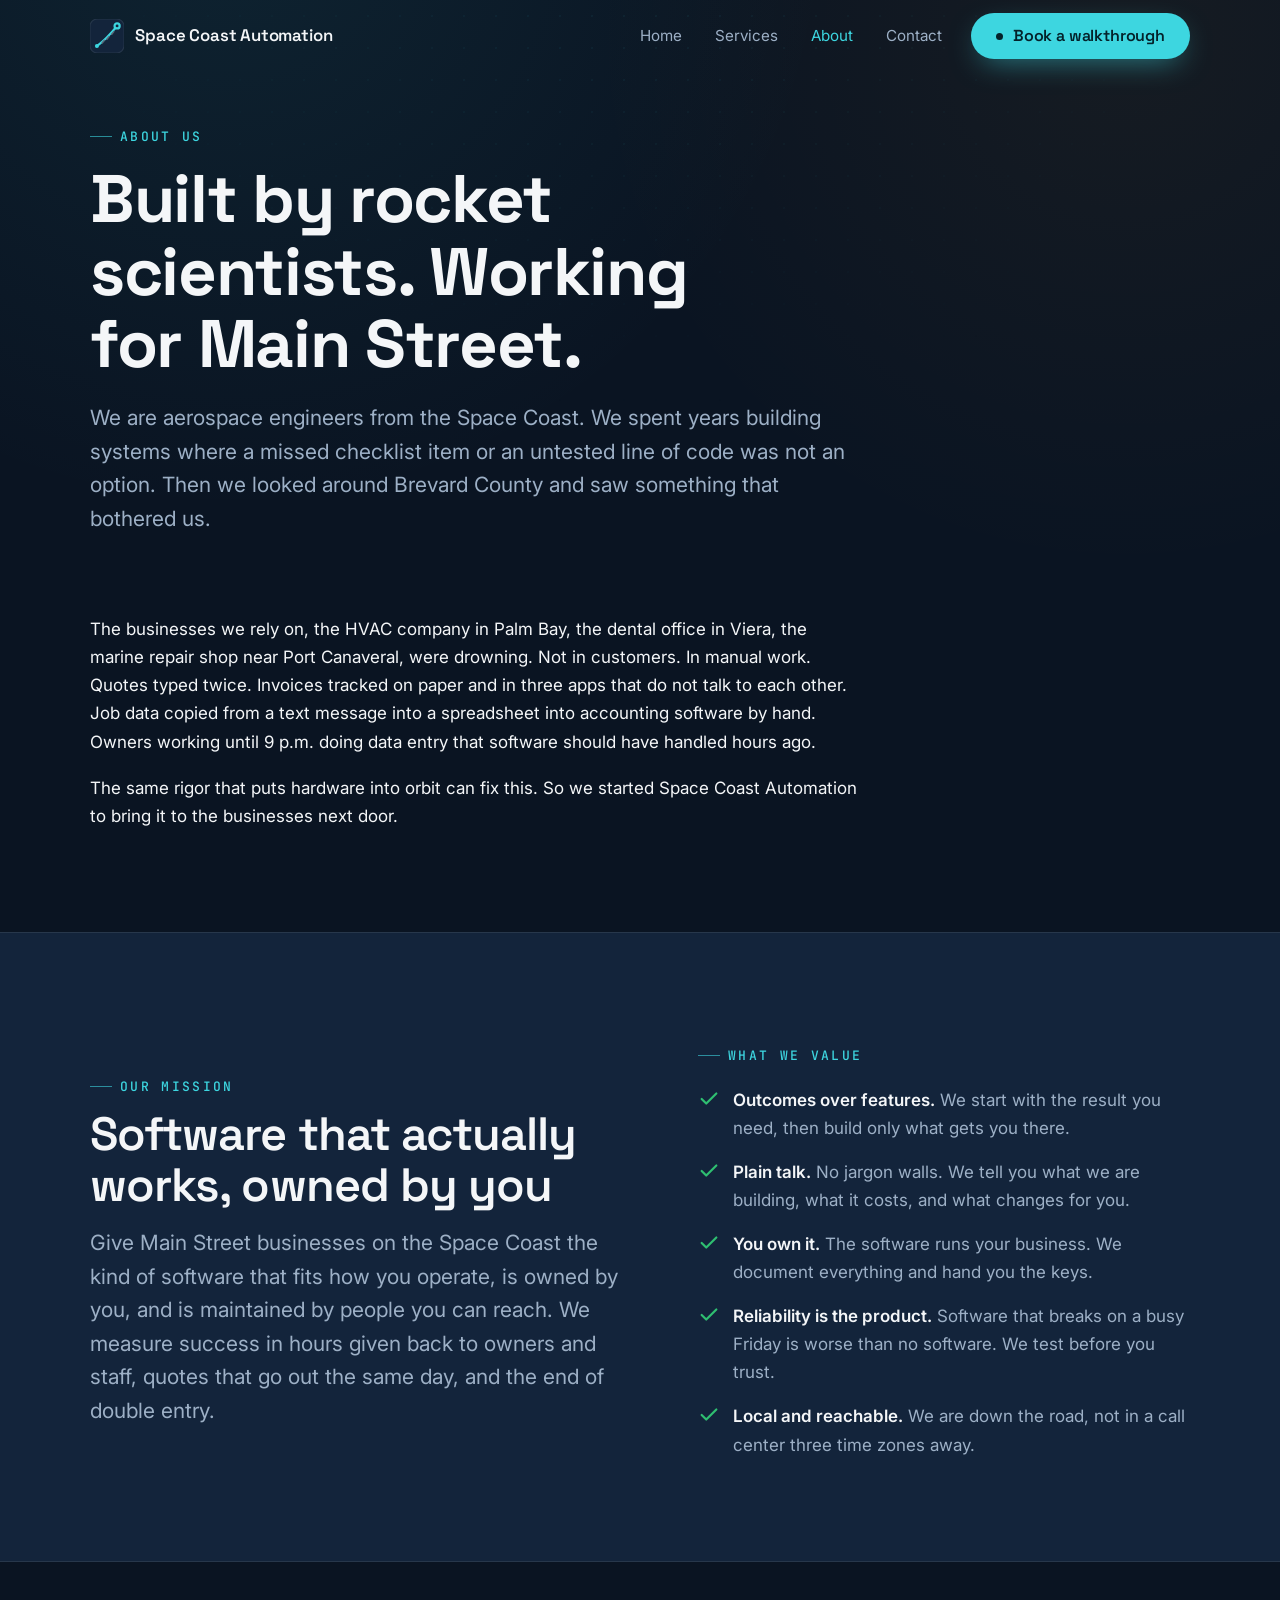
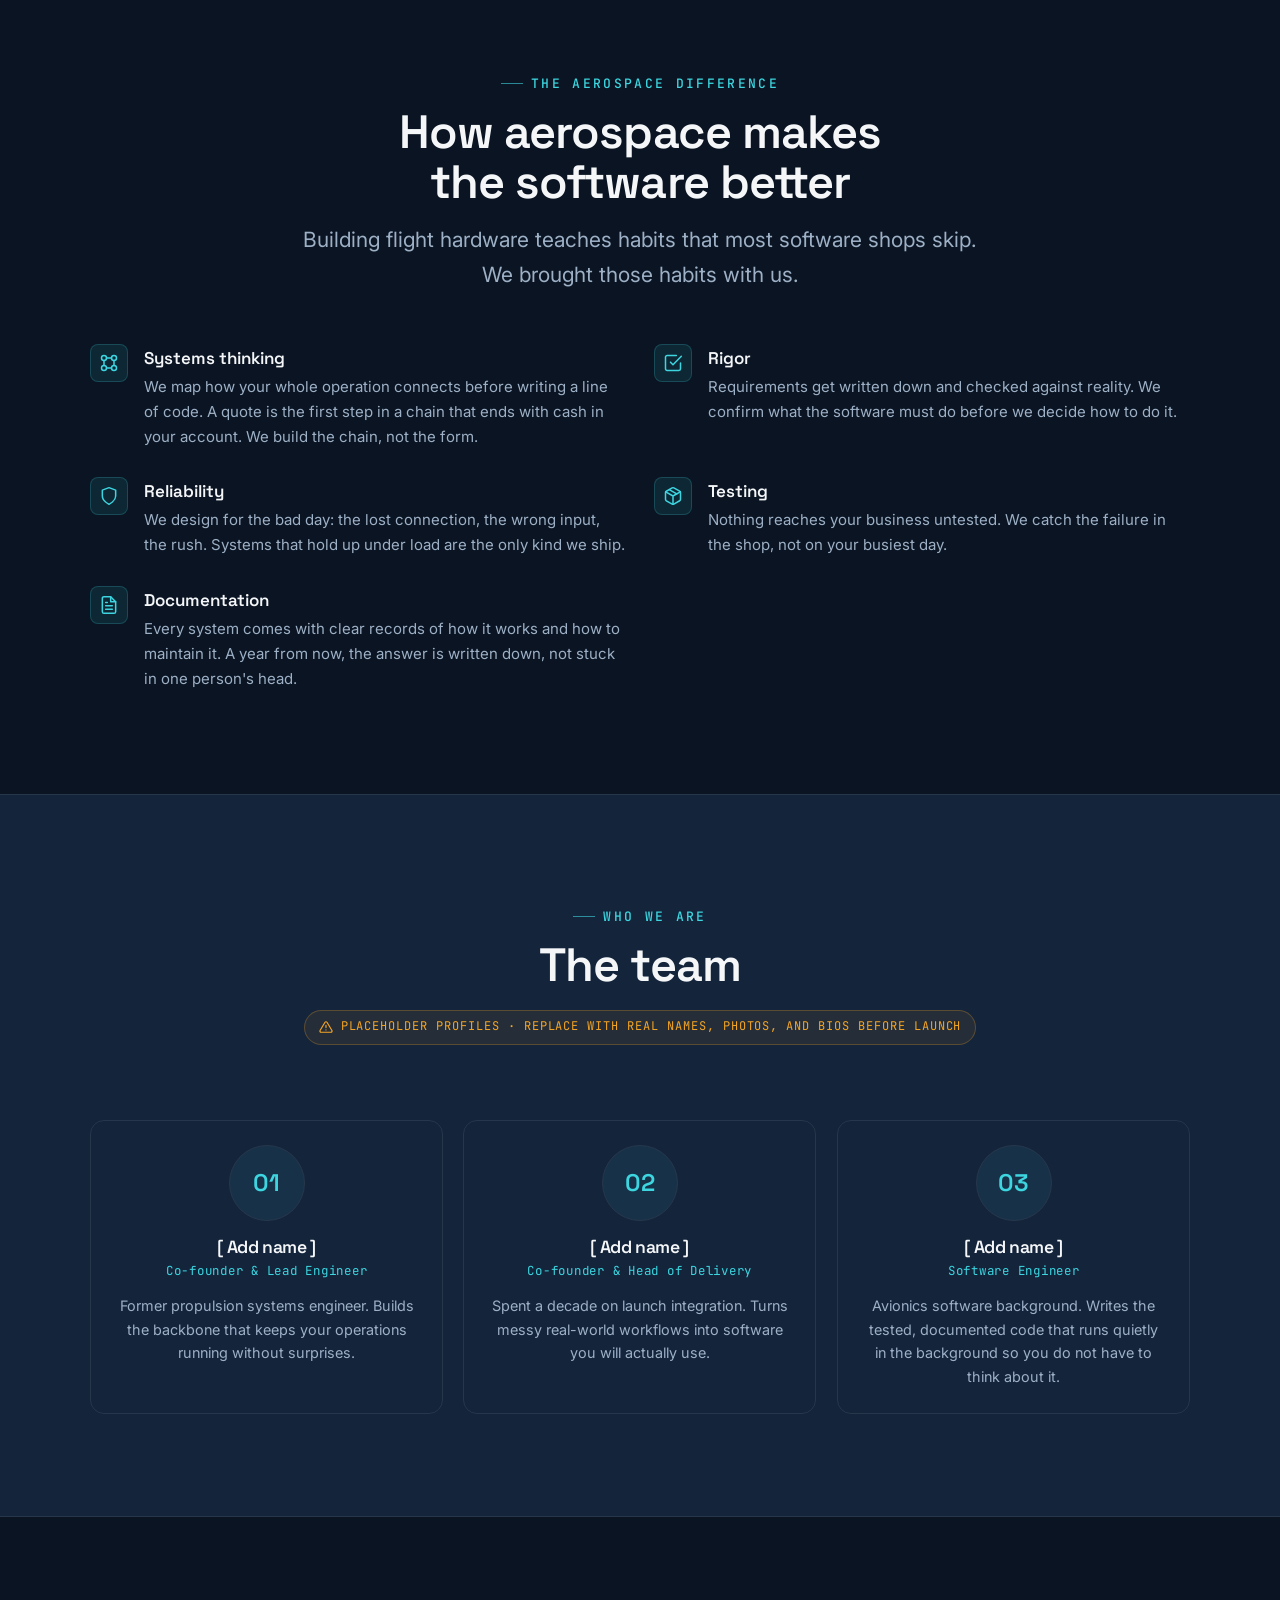
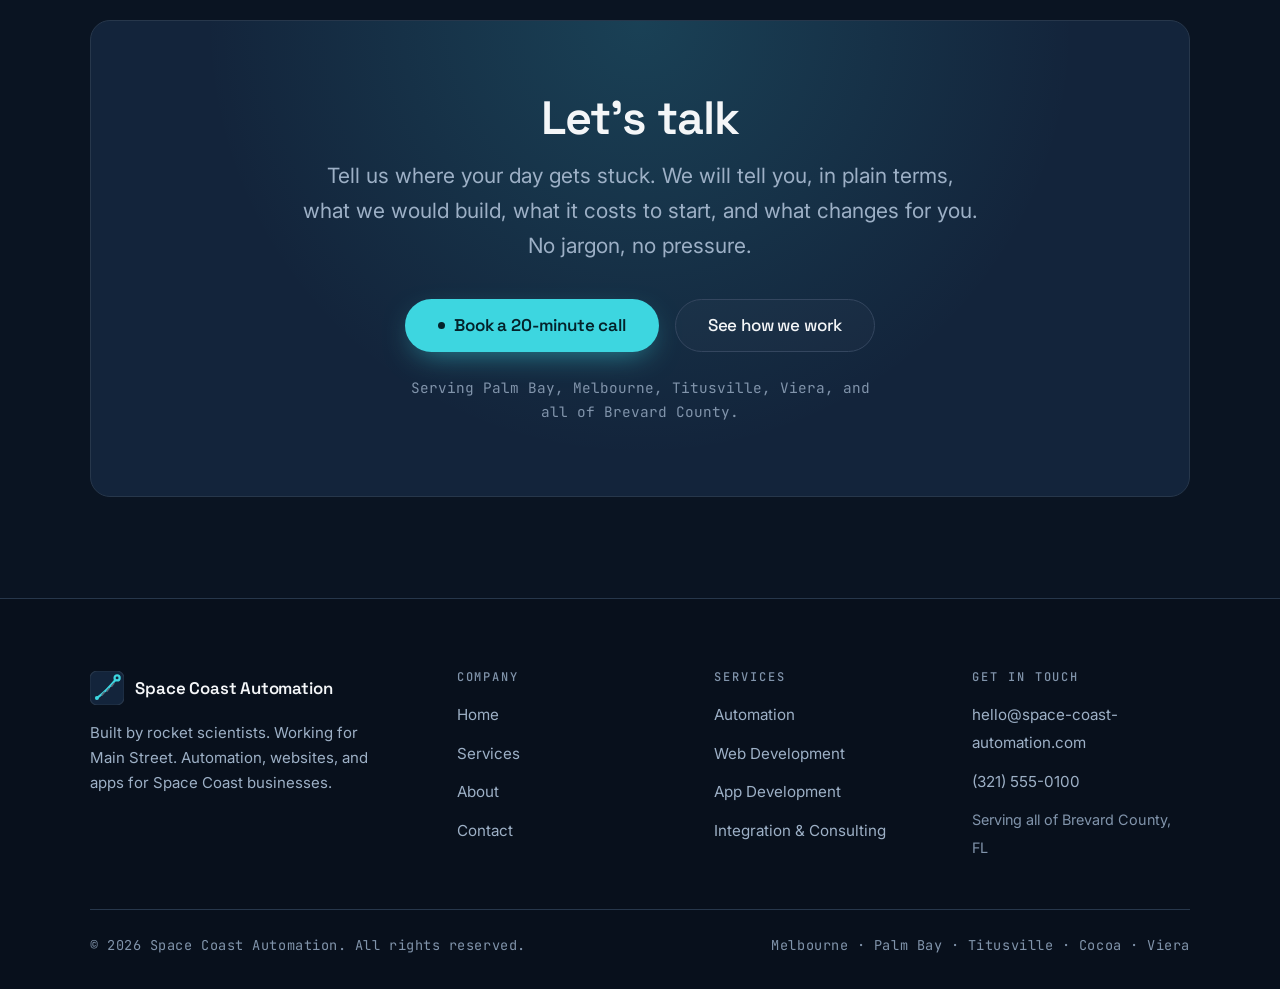
==== about/index.html @ 1bb71fdb "Build Space Coast Automation marketing site Static multi-page site (home, services, about, contact, " ====
<!DOCTYPE html>
<html lang="en">
<head>
  <meta charset="UTF-8" />
  <meta name="viewport" content="width=device-width, initial-scale=1.0" />
  <title>About Us | Space Coast Automation, Brevard County</title>
  <meta name="description" content="Built by rocket scientists, working for Main Street. Meet the Space Coast automation and web development team serving small businesses across Brevard County FL." />
  <link rel="canonical" href="https://space-coast-automation.com/about/" />
  <meta name="theme-color" content="#0a1422" />

  <meta property="og:type" content="website" />
  <meta property="og:site_name" content="Space Coast Automation" />
  <meta property="og:title" content="About Space Coast Automation | Rocket Scientists for Main Street" />
  <meta property="og:description" content="Learn how our Brevard County team brings aerospace-grade engineering to automation, web design, and app development for Space Coast small businesses." />
  <meta property="og:url" content="https://space-coast-automation.com/about/" />
  <meta property="og:image" content="https://space-coast-automation.com/assets/img/og-default.png" />
  <meta property="og:image:width" content="1200" />
  <meta property="og:image:height" content="630" />
  <meta name="twitter:card" content="summary_large_image" />
  <meta name="twitter:title" content="About Space Coast Automation" />
  <meta name="twitter:description" content="Aerospace-grade engineering for Space Coast small businesses." />
  <meta name="twitter:image" content="https://space-coast-automation.com/assets/img/og-default.png" />

  <link rel="icon" href="/assets/img/favicon.svg" type="image/svg+xml" />
  <link rel="icon" href="/assets/img/favicon.ico" sizes="any" />
  <link rel="apple-touch-icon" href="/assets/img/apple-touch-icon.png" />
  <link rel="manifest" href="/site.webmanifest" />

  <link rel="preconnect" href="https://fonts.googleapis.com" />
  <link rel="preconnect" href="https://fonts.gstatic.com" crossorigin />
  <link rel="stylesheet" href="https://fonts.googleapis.com/css2?family=Space+Grotesk:wght@400;500;600;700&family=Inter:wght@400;500;600&family=JetBrains+Mono:wght@400;500&display=swap" />
  <link rel="stylesheet" href="/assets/css/styles.css" />

  <script type="application/ld+json">
  {"@context":"https://schema.org","@type":"BreadcrumbList","itemListElement":[{"@type":"ListItem","position":1,"name":"Home","item":"https://space-coast-automation.com/"},{"@type":"ListItem","position":2,"name":"About","item":"https://space-coast-automation.com/about/"}]}
  </script>
</head>
<body>
  <a class="skip-link" href="#main">Skip to content</a>

  <header class="site-header" data-header>
    <div class="container">
      <nav class="nav" aria-label="Primary">
        <a class="nav__logo" href="/" aria-label="Space Coast Automation, home">
          <svg width="34" height="34" viewBox="0 0 32 32" data-draw aria-hidden="true" focusable="false">
            <rect width="32" height="32" rx="7" fill="#13243B" stroke="#27374b" stroke-width="1" />
            <circle cx="6.5" cy="25.5" r="1.9" fill="#3DD6E0" />
            <path class="draw-path" pathLength="1" d="M6.5 25.5 Q15.5 19 25.5 6.5" fill="none" stroke="#3DD6E0" stroke-width="2.1" stroke-linecap="round" />
            <line x1="11.4" y1="22.6" x2="13.4" y2="20.1" stroke="#5B6878" stroke-width="1.4" stroke-linecap="round" />
            <line x1="15.9" y1="19.1" x2="17.9" y2="16.6" stroke="#5B6878" stroke-width="1.4" stroke-linecap="round" />
            <line x1="20.4" y1="14.4" x2="22.4" y2="11.9" stroke="#5B6878" stroke-width="1.4" stroke-linecap="round" />
            <circle cx="25.5" cy="6.5" r="2.4" fill="#13243B" stroke="#3DD6E0" stroke-width="2.1" />
          </svg>
          <span>Space Coast Automation</span>
        </a>
        <button class="nav__toggle" data-nav-toggle aria-expanded="false" aria-controls="nav-menu">
          <span class="sr-only">Menu</span>
          <svg class="icon-open" viewBox="0 0 24 24" fill="none" stroke="currentColor" stroke-width="2" stroke-linecap="round" aria-hidden="true"><path d="M3 6h18M3 12h18M3 18h18" /></svg>
          <svg class="icon-close" viewBox="0 0 24 24" fill="none" stroke="currentColor" stroke-width="2" stroke-linecap="round" aria-hidden="true"><path d="M18 6 6 18M6 6l12 12" /></svg>
        </button>
        <div class="nav__menu" id="nav-menu" data-nav-menu>
          <ul class="nav__links">
            <li><a class="nav__link" href="/">Home</a></li>
            <li><a class="nav__link" href="/services/">Services</a></li>
            <li><a class="nav__link" href="/about/" aria-current="page">About</a></li>
            <li><a class="nav__link" href="/contact/">Contact</a></li>
          </ul>
          <div class="nav__actions">
            <a class="btn btn--primary" href="/contact/"><span class="dot" aria-hidden="true"></span>Book a walkthrough</a>
          </div>
        </div>
      </nav>
    </div>
  </header>

  <main id="main">
    <section class="page-hero">
      <div class="page-hero__bg" aria-hidden="true"></div>
      <div class="container">
        <span class="eyebrow">About us</span>
        <h1>Built by rocket scientists. Working for Main Street.</h1>
        <p class="lead">We are aerospace engineers from the Space Coast. We spent years building systems where a missed checklist item or an untested line of code was not an option. Then we looked around Brevard County and saw something that bothered us.</p>
      </div>
    </section>

    <section class="section" style="padding-top:1rem">
      <div class="container">
        <div class="prose">
          <p>The businesses we rely on, the HVAC company in Palm Bay, the dental office in Viera, the marine repair shop near Port Canaveral, were drowning. Not in customers. In manual work. Quotes typed twice. Invoices tracked on paper and in three apps that do not talk to each other. Job data copied from a text message into a spreadsheet into accounting software by hand. Owners working until 9 p.m. doing data entry that software should have handled hours ago.</p>
          <p>The same rigor that puts hardware into orbit can fix this. So we started Space Coast Automation to bring it to the businesses next door.</p>
        </div>
      </div>
    </section>

    <!-- Mission + values -->
    <section class="section section--panel">
      <div class="container">
        <div class="split">
          <div>
            <span class="eyebrow">Our mission</span>
            <h2 class="section__title" style="margin-top:0.75rem">Software that actually works, owned by you</h2>
            <p class="lead" style="margin-top:1rem">Give Main Street businesses on the Space Coast the kind of software that fits how you operate, is owned by you, and is maintained by people you can reach. We measure success in hours given back to owners and staff, quotes that go out the same day, and the end of double entry.</p>
          </div>
          <div>
            <span class="eyebrow">What we value</span>
            <ul class="checklist" style="margin-top:1.25rem">
              <li><svg viewBox="0 0 24 24" fill="none" stroke="currentColor" stroke-width="2.4" stroke-linecap="round" stroke-linejoin="round" aria-hidden="true"><path d="M20 6 9 17l-5-5" /></svg><span><strong>Outcomes over features.</strong> We start with the result you need, then build only what gets you there.</span></li>
              <li><svg viewBox="0 0 24 24" fill="none" stroke="currentColor" stroke-width="2.4" stroke-linecap="round" stroke-linejoin="round" aria-hidden="true"><path d="M20 6 9 17l-5-5" /></svg><span><strong>Plain talk.</strong> No jargon walls. We tell you what we are building, what it costs, and what changes for you.</span></li>
              <li><svg viewBox="0 0 24 24" fill="none" stroke="currentColor" stroke-width="2.4" stroke-linecap="round" stroke-linejoin="round" aria-hidden="true"><path d="M20 6 9 17l-5-5" /></svg><span><strong>You own it.</strong> The software runs your business. We document everything and hand you the keys.</span></li>
              <li><svg viewBox="0 0 24 24" fill="none" stroke="currentColor" stroke-width="2.4" stroke-linecap="round" stroke-linejoin="round" aria-hidden="true"><path d="M20 6 9 17l-5-5" /></svg><span><strong>Reliability is the product.</strong> Software that breaks on a busy Friday is worse than no software. We test before you trust.</span></li>
              <li><svg viewBox="0 0 24 24" fill="none" stroke="currentColor" stroke-width="2.4" stroke-linecap="round" stroke-linejoin="round" aria-hidden="true"><path d="M20 6 9 17l-5-5" /></svg><span><strong>Local and reachable.</strong> We are down the road, not in a call center three time zones away.</span></li>
            </ul>
          </div>
        </div>
      </div>
    </section>

    <!-- How aerospace -->
    <section class="section">
      <div class="container">
        <div class="section__head section__head--center">
          <span class="eyebrow eyebrow--center">The aerospace difference</span>
          <h2 class="section__title">How aerospace makes the software better</h2>
          <p class="section__lead">Building flight hardware teaches habits that most software shops skip. We brought those habits with us.</p>
        </div>
        <div class="grid grid--2">
          <div class="feature reveal">
            <span class="feature__icon" aria-hidden="true"><svg viewBox="0 0 24 24" fill="none" stroke="currentColor" stroke-width="1.8" stroke-linecap="round" stroke-linejoin="round"><circle cx="6" cy="6" r="3" /><circle cx="18" cy="18" r="3" /><circle cx="18" cy="6" r="3" /><circle cx="6" cy="18" r="3" /><path d="M9 6h6M6 9v6M18 9v6M9 18h6" /></svg></span>
            <div>
              <p class="feature__title">Systems thinking</p>
              <p class="feature__text">We map how your whole operation connects before writing a line of code. A quote is the first step in a chain that ends with cash in your account. We build the chain, not the form.</p>
            </div>
          </div>
          <div class="feature reveal" data-delay="1">
            <span class="feature__icon" aria-hidden="true"><svg viewBox="0 0 24 24" fill="none" stroke="currentColor" stroke-width="1.8" stroke-linecap="round" stroke-linejoin="round"><path d="M9 11l3 3L22 4" /><path d="M21 12v7a2 2 0 0 1-2 2H5a2 2 0 0 1-2-2V5a2 2 0 0 1 2-2h11" /></svg></span>
            <div>
              <p class="feature__title">Rigor</p>
              <p class="feature__text">Requirements get written down and checked against reality. We confirm what the software must do before we decide how to do it.</p>
            </div>
          </div>
          <div class="feature reveal" data-delay="2">
            <span class="feature__icon" aria-hidden="true"><svg viewBox="0 0 24 24" fill="none" stroke="currentColor" stroke-width="1.8" stroke-linecap="round" stroke-linejoin="round"><path d="M12 22s8-4 8-10V5l-8-3-8 3v7c0 6 8 10 8 10Z" /></svg></span>
            <div>
              <p class="feature__title">Reliability</p>
              <p class="feature__text">We design for the bad day: the lost connection, the wrong input, the rush. Systems that hold up under load are the only kind we ship.</p>
            </div>
          </div>
          <div class="feature reveal" data-delay="1">
            <span class="feature__icon" aria-hidden="true"><svg viewBox="0 0 24 24" fill="none" stroke="currentColor" stroke-width="1.8" stroke-linecap="round" stroke-linejoin="round"><path d="m7.5 4.27 9 5.15" /><path d="M21 8a2 2 0 0 0-1-1.73l-7-4a2 2 0 0 0-2 0l-7 4A2 2 0 0 0 3 8v8a2 2 0 0 0 1 1.73l7 4a2 2 0 0 0 2 0l7-4A2 2 0 0 0 21 16Z" /><path d="m3.3 7 8.7 5 8.7-5M12 22V12" /></svg></span>
            <div>
              <p class="feature__title">Testing</p>
              <p class="feature__text">Nothing reaches your business untested. We catch the failure in the shop, not on your busiest day.</p>
            </div>
          </div>
          <div class="feature reveal" data-delay="2">
            <span class="feature__icon" aria-hidden="true"><svg viewBox="0 0 24 24" fill="none" stroke="currentColor" stroke-width="1.8" stroke-linecap="round" stroke-linejoin="round"><path d="M14 2H6a2 2 0 0 0-2 2v16a2 2 0 0 0 2 2h12a2 2 0 0 0 2-2V8Z" /><path d="M14 2v6h6M16 13H8M16 17H8M10 9H8" /></svg></span>
            <div>
              <p class="feature__title">Documentation</p>
              <p class="feature__text">Every system comes with clear records of how it works and how to maintain it. A year from now, the answer is written down, not stuck in one person's head.</p>
            </div>
          </div>
        </div>
      </div>
    </section>

    <!-- Team -->
    <section class="section section--panel">
      <div class="container">
        <div class="section__head section__head--center">
          <span class="eyebrow eyebrow--center">Who we are</span>
          <h2 class="section__title">The team</h2>
          <div style="margin-top:1.25rem">
            <span class="placeholder-note"><svg viewBox="0 0 24 24" fill="none" stroke="currentColor" stroke-width="2" stroke-linecap="round" stroke-linejoin="round" aria-hidden="true"><path d="M12 9v4M12 17h.01M10.3 3.9 1.8 18a2 2 0 0 0 1.7 3h17a2 2 0 0 0 1.7-3L13.7 3.9a2 2 0 0 0-3.4 0Z" /></svg>Placeholder profiles &middot; replace with real names, photos, and bios before launch</span>
          </div>
        </div>
        <div class="team">
          <div class="member reveal">
            <div class="member__avatar" aria-hidden="true">01</div>
            <h3 class="member__name">[ Add name ]</h3>
            <p class="member__role">Co-founder &amp; Lead Engineer</p>
            <p class="member__bio">Former propulsion systems engineer. Builds the backbone that keeps your operations running without surprises.</p>
          </div>
          <div class="member reveal" data-delay="1">
            <div class="member__avatar" aria-hidden="true">02</div>
            <h3 class="member__name">[ Add name ]</h3>
            <p class="member__role">Co-founder &amp; Head of Delivery</p>
            <p class="member__bio">Spent a decade on launch integration. Turns messy real-world workflows into software you will actually use.</p>
          </div>
          <div class="member reveal" data-delay="2">
            <div class="member__avatar" aria-hidden="true">03</div>
            <h3 class="member__name">[ Add name ]</h3>
            <p class="member__role">Software Engineer</p>
            <p class="member__bio">Avionics software background. Writes the tested, documented code that runs quietly in the background so you do not have to think about it.</p>
          </div>
        </div>
      </div>
    </section>

    <section class="section">
      <div class="container">
        <div class="cta-band reveal">
          <div class="cta-band__bg" aria-hidden="true"></div>
          <h2 style="margin-top:0">Let's talk</h2>
          <p>Tell us where your day gets stuck. We will tell you, in plain terms, what we would build, what it costs to start, and what changes for you. No jargon, no pressure.</p>
          <div class="hero__actions">
            <a class="btn btn--primary btn--lg" href="/contact/"><span class="dot" aria-hidden="true"></span>Book a 20-minute call</a>
            <a class="btn btn--secondary btn--lg" href="/services/">See how we work</a>
          </div>
          <p style="margin-top:1.5rem;font-size:0.9rem;color:var(--text-dim)" class="mono">Serving Palm Bay, Melbourne, Titusville, Viera, and all of Brevard County.</p>
        </div>
      </div>
    </section>
  </main>

  <footer class="footer">
    <div class="container">
      <div class="footer__grid">
        <div class="footer__brand">
          <a class="nav__logo" href="/" aria-label="Space Coast Automation, home">
            <svg width="34" height="34" viewBox="0 0 32 32" aria-hidden="true" focusable="false">
              <rect width="32" height="32" rx="7" fill="#13243B" stroke="#27374b" stroke-width="1" />
              <circle cx="6.5" cy="25.5" r="1.9" fill="#3DD6E0" />
              <path d="M6.5 25.5 Q15.5 19 25.5 6.5" fill="none" stroke="#3DD6E0" stroke-width="2.1" stroke-linecap="round" />
              <line x1="11.4" y1="22.6" x2="13.4" y2="20.1" stroke="#5B6878" stroke-width="1.4" stroke-linecap="round" />
              <line x1="15.9" y1="19.1" x2="17.9" y2="16.6" stroke="#5B6878" stroke-width="1.4" stroke-linecap="round" />
              <line x1="20.4" y1="14.4" x2="22.4" y2="11.9" stroke="#5B6878" stroke-width="1.4" stroke-linecap="round" />
              <circle cx="25.5" cy="6.5" r="2.4" fill="#13243B" stroke="#3DD6E0" stroke-width="2.1" />
            </svg>
            <span>Space Coast Automation</span>
          </a>
          <p class="footer__tagline">Built by rocket scientists. Working for Main Street. Automation, websites, and apps for Space Coast businesses.</p>
        </div>
        <div class="footer__col">
          <h4>Company</h4>
          <ul>
            <li><a href="/">Home</a></li>
            <li><a href="/services/">Services</a></li>
            <li><a href="/about/">About</a></li>
            <li><a href="/contact/">Contact</a></li>
          </ul>
        </div>
        <div class="footer__col">
          <h4>Services</h4>
          <ul>
            <li><a href="/services/#automation">Automation</a></li>
            <li><a href="/services/#web">Web Development</a></li>
            <li><a href="/services/#apps">App Development</a></li>
            <li><a href="/services/#integration">Integration &amp; Consulting</a></li>
          </ul>
        </div>
        <div class="footer__col">
          <h4>Get in touch</h4>
          <ul>
            <li><a href="mailto:hello@space-coast-automation.com">hello@space-coast-automation.com</a></li>
            <li><a href="tel:+13215550100">(321) 555-0100</a></li>
            <li><span style="color:var(--text-dim);font-size:0.9rem">Serving all of Brevard County, FL</span></li>
          </ul>
        </div>
      </div>
      <div class="footer__bottom">
        <span class="mono">&copy; <span data-year>2026</span> Space Coast Automation. All rights reserved.</span>
        <span class="mono">Melbourne &middot; Palm Bay &middot; Titusville &middot; Cocoa &middot; Viera</span>
      </div>
    </div>
  </footer>

  <script src="/assets/js/main.js" defer></script>
</body>
</html>
---- assets/css/styles.css ----
/* =========================================================================
   Space Coast Automation
   Design system: dark aerospace / instrument panel
   Palette, type, layout primitives, components, motion.
   ========================================================================= */

/* -------------------------------------------------------------------------
   1. Design tokens
   ------------------------------------------------------------------------- */
:root {
  /* Palette */
  --space-navy: #0a1422;
  --mission-navy: #13243b;
  --signal-cyan: #3dd6e0;
  --cyan-deep: #0e7c8c;
  --safety-amber: #f5a524;
  --off-white: #f4f6f8;
  --instrument-grey: #5b6878;
  --grid-line: #27374b;
  --panel-white: #ffffff;
  --systems-green: #2fbf71;

  /* Semantic */
  --bg: var(--space-navy);
  --bg-elevated: var(--mission-navy);
  --surface: #16263d;
  --border: var(--grid-line);
  --border-strong: #34465f;
  --text: var(--off-white);
  --text-muted: #9db0c6;
  --text-dim: #8194ab;
  --accent: var(--signal-cyan);
  --accent-ink: #04222a;

  /* Typography */
  --font-display: "Space Grotesk", "Segoe UI", system-ui, sans-serif;
  --font-body: "Inter", "Segoe UI", system-ui, -apple-system, sans-serif;
  --font-mono: "JetBrains Mono", "Consolas", ui-monospace, monospace;

  --fs-eyebrow: 0.8125rem;
  --fs-small: 0.9375rem;
  --fs-body: 1.0625rem;
  --fs-lead: clamp(1.125rem, 0.6vw + 1rem, 1.3125rem);
  --fs-h3: clamp(1.35rem, 1.1vw + 1rem, 1.75rem);
  --fs-h2: clamp(2rem, 2.4vw + 1rem, 3rem);
  --fs-h1: clamp(2.5rem, 4vw + 1rem, 4.25rem);

  /* Spacing */
  --space-2xs: 0.375rem;
  --space-xs: 0.625rem;
  --space-sm: 1rem;
  --space-md: 1.5rem;
  --space-lg: 2.5rem;
  --space-xl: 4rem;
  --space-2xl: 6rem;
  --space-3xl: 8rem;

  /* Structure */
  --container: 1180px;
  --container-narrow: 760px;
  --radius-sm: 8px;
  --radius: 14px;
  --radius-lg: 20px;
  --radius-pill: 999px;

  /* Effects */
  --shadow-sm: 0 2px 10px rgba(0, 0, 0, 0.25);
  --shadow: 0 18px 50px -18px rgba(0, 0, 0, 0.65);
  --shadow-glow: 0 0 0 1px rgba(61, 214, 224, 0.35), 0 12px 40px -12px rgba(61, 214, 224, 0.25);
  --ring: 0 0 0 3px rgba(61, 214, 224, 0.45);

  --ease: cubic-bezier(0.22, 0.61, 0.36, 1);
  --t-fast: 150ms var(--ease);
  --t: 220ms var(--ease);

  /* Decorative dot grid */
  --dot: rgba(61, 214, 224, 0.06);
}

/* -------------------------------------------------------------------------
   2. Reset & base
   ------------------------------------------------------------------------- */
*,
*::before,
*::after {
  box-sizing: border-box;
}

* {
  margin: 0;
}

html {
  scroll-behavior: smooth;
  -webkit-text-size-adjust: 100%;
}

body {
  font-family: var(--font-body);
  font-size: var(--fs-body);
  line-height: 1.65;
  color: var(--text);
  background-color: var(--bg);
  background-image:
    radial-gradient(circle at 18% -10%, rgba(61, 214, 224, 0.08), transparent 42%),
    radial-gradient(circle at 88% 4%, rgba(245, 165, 36, 0.05), transparent 38%);
  background-attachment: fixed;
  -webkit-font-smoothing: antialiased;
  -moz-osx-font-smoothing: grayscale;
  text-rendering: optimizeLegibility;
  font-feature-settings: "tnum" 0;
  overflow-x: hidden;
}

img,
svg {
  display: block;
  max-width: 100%;
}

a {
  color: var(--accent);
  text-decoration: none;
  transition: color var(--t-fast);
}

a:hover {
  color: #76e6ee;
}

ul,
ol {
  list-style: none;
  padding: 0;
}

button {
  font: inherit;
  cursor: pointer;
}

:focus-visible {
  outline: none;
  box-shadow: var(--ring);
  border-radius: var(--radius-sm);
}

::selection {
  background: rgba(61, 214, 224, 0.28);
  color: var(--off-white);
}

/* -------------------------------------------------------------------------
   3. Typography
   ------------------------------------------------------------------------- */
h1,
h2,
h3,
h4 {
  font-family: var(--font-display);
  font-weight: 600;
  line-height: 1.08;
  letter-spacing: -0.02em;
  color: var(--text);
  text-wrap: balance;
  overflow-wrap: break-word;
}

h1 {
  font-size: var(--fs-h1);
  font-weight: 700;
}

h2 {
  font-size: var(--fs-h2);
}

h3 {
  font-size: var(--fs-h3);
  line-height: 1.2;
}

p {
  text-wrap: pretty;
}

strong {
  color: var(--text);
  font-weight: 600;
}

.eyebrow {
  display: inline-flex;
  align-items: center;
  gap: 0.5rem;
  font-family: var(--font-mono);
  font-size: var(--fs-eyebrow);
  font-weight: 500;
  letter-spacing: 0.18em;
  text-transform: uppercase;
  color: var(--accent);
}

.eyebrow::before {
  content: "";
  width: 22px;
  height: 1px;
  background: currentColor;
  opacity: 0.6;
}

.eyebrow--center {
  justify-content: center;
}

.mono {
  font-family: var(--font-mono);
}

.accent {
  color: var(--accent);
}

.lead {
  font-size: var(--fs-lead);
  color: var(--text-muted);
  line-height: 1.6;
}

/* -------------------------------------------------------------------------
   4. Layout primitives
   ------------------------------------------------------------------------- */
.container {
  width: 100%;
  max-width: var(--container);
  margin-inline: auto;
  padding-inline: clamp(1.25rem, 4vw, 2.5rem);
}

.container--narrow {
  max-width: var(--container-narrow);
}

.section {
  padding-block: clamp(3.5rem, 8vw, var(--space-3xl));
  position: relative;
}

.section--alt {
  background: linear-gradient(180deg, rgba(19, 36, 59, 0) 0%, rgba(19, 36, 59, 0.55) 50%, rgba(19, 36, 59, 0) 100%);
}

.section--panel {
  background: var(--bg-elevated);
  border-block: 1px solid var(--border);
}

.section__head {
  max-width: 680px;
  margin-bottom: clamp(2rem, 4vw, 3.5rem);
}

.section__head--center {
  margin-inline: auto;
  text-align: center;
}

.section__title {
  margin-top: 0.75rem;
}

.section__lead {
  margin-top: 1rem;
  font-size: var(--fs-lead);
  color: var(--text-muted);
}

.divider {
  height: 1px;
  background: var(--border);
  border: 0;
}

/* Grids */
.grid {
  display: grid;
  gap: clamp(1rem, 2.5vw, 1.75rem);
}

.grid--2 {
  grid-template-columns: repeat(2, minmax(0, 1fr));
}

.grid--3 {
  grid-template-columns: repeat(3, minmax(0, 1fr));
}

.grid--4 {
  grid-template-columns: repeat(4, minmax(0, 1fr));
}

.split {
  display: grid;
  grid-template-columns: minmax(0, 1.05fr) minmax(0, 0.95fr);
  gap: clamp(2rem, 5vw, 4.5rem);
  align-items: center;
}

/* -------------------------------------------------------------------------
   5. Buttons
   ------------------------------------------------------------------------- */
.btn {
  --btn-bg: transparent;
  --btn-fg: var(--text);
  display: inline-flex;
  align-items: center;
  justify-content: center;
  gap: 0.6rem;
  padding: 0.85rem 1.5rem;
  font-family: var(--font-display);
  font-size: 1rem;
  font-weight: 500;
  letter-spacing: -0.01em;
  line-height: 1;
  color: var(--btn-fg);
  background: var(--btn-bg);
  border: 1px solid transparent;
  border-radius: var(--radius-pill);
  transition: transform var(--t-fast), background var(--t), border-color var(--t), color var(--t), box-shadow var(--t);
  white-space: nowrap;
}

.btn:hover {
  transform: translateY(-2px);
}

.btn:active {
  transform: translateY(0);
}

.btn--primary {
  --btn-bg: var(--signal-cyan);
  --btn-fg: var(--accent-ink);
  font-weight: 600;
  box-shadow: 0 10px 30px -10px rgba(61, 214, 224, 0.6);
}

.btn--primary:hover {
  --btn-bg: #5ce1ea;
  color: var(--accent-ink);
}

.btn--secondary {
  --btn-fg: var(--text);
  border-color: var(--border-strong);
  background: rgba(244, 246, 248, 0.02);
}

.btn--secondary:hover {
  border-color: var(--accent);
  color: var(--text);
  background: rgba(61, 214, 224, 0.08);
}

.btn--ghost {
  padding-inline: 0.25rem;
  color: var(--accent);
}

.btn--ghost:hover {
  color: #76e6ee;
}

.btn--lg {
  padding: 1.05rem 2rem;
  font-size: 1.0625rem;
}

.btn--block {
  width: 100%;
}

/* Status light dot on the primary CTA */
.btn--primary .dot {
  width: 7px;
  height: 7px;
  border-radius: 50%;
  background: var(--accent-ink);
  box-shadow: 0 0 0 0 rgba(4, 34, 42, 0.5);
  animation: pulse 2.4s var(--ease) infinite;
}

.btn--primary:hover .dot {
  animation-play-state: paused;
}

@keyframes pulse {
  0% {
    box-shadow: 0 0 0 0 rgba(4, 34, 42, 0.45);
  }
  70% {
    box-shadow: 0 0 0 7px rgba(4, 34, 42, 0);
  }
  100% {
    box-shadow: 0 0 0 0 rgba(4, 34, 42, 0);
  }
}

.btn .arrow {
  transition: transform var(--t);
}

.btn:hover .arrow {
  transform: translateX(3px);
}

/* -------------------------------------------------------------------------
   6. Header / navigation
   ------------------------------------------------------------------------- */
.skip-link {
  position: absolute;
  left: 1rem;
  top: -100%;
  z-index: 200;
  padding: 0.7rem 1.1rem;
  background: var(--signal-cyan);
  color: var(--accent-ink);
  border-radius: var(--radius-sm);
  font-weight: 600;
  transition: top var(--t);
}

.skip-link:focus {
  top: 1rem;
}

.site-header {
  position: fixed;
  inset: 0 0 auto 0;
  z-index: 100;
  transition: background var(--t), border-color var(--t), backdrop-filter var(--t);
  border-bottom: 1px solid transparent;
}

.site-header.is-scrolled {
  background: rgba(10, 20, 34, 0.82);
  backdrop-filter: blur(12px) saturate(140%);
  border-bottom-color: var(--border);
}

.nav {
  display: flex;
  align-items: center;
  justify-content: space-between;
  gap: 1.5rem;
  height: 72px;
}

.nav__logo {
  display: inline-flex;
  align-items: center;
  gap: 0.7rem;
  color: var(--text);
  font-family: var(--font-display);
  font-weight: 600;
  font-size: 1.05rem;
  letter-spacing: -0.01em;
}

.nav__logo:hover {
  color: var(--text);
}

.nav__logo svg {
  width: 34px;
  height: 34px;
  flex: none;
}

.nav__logo .nav__logo-sub {
  display: block;
  font-family: var(--font-mono);
  font-size: 0.625rem;
  letter-spacing: 0.22em;
  text-transform: uppercase;
  color: var(--text-dim);
  font-weight: 400;
  margin-top: 2px;
}

.nav__menu {
  display: flex;
  align-items: center;
  gap: 0.5rem;
}

.nav__links {
  display: flex;
  align-items: center;
  gap: 0.35rem;
}

.nav__link {
  display: inline-block;
  padding: 0.55rem 0.85rem;
  color: var(--text-muted);
  font-size: 0.95rem;
  border-radius: var(--radius-sm);
  transition: color var(--t-fast), background var(--t-fast);
}

.nav__link:hover {
  color: var(--text);
  background: rgba(244, 246, 248, 0.05);
}

.nav__link[aria-current="page"] {
  color: var(--accent);
}

.nav__actions {
  display: flex;
  align-items: center;
  gap: 0.75rem;
  margin-left: 0.5rem;
}

.nav__toggle {
  display: none;
  width: 44px;
  height: 44px;
  align-items: center;
  justify-content: center;
  background: transparent;
  border: 1px solid var(--border);
  border-radius: var(--radius-sm);
  color: var(--text);
}

.nav__toggle svg {
  width: 22px;
  height: 22px;
}

.nav__toggle .icon-close {
  display: none;
}

.nav__toggle[aria-expanded="true"] .icon-open {
  display: none;
}

.nav__toggle[aria-expanded="true"] .icon-close {
  display: block;
}

/* -------------------------------------------------------------------------
   7. Hero
   ------------------------------------------------------------------------- */
.hero {
  position: relative;
  padding-top: clamp(7rem, 14vh, 11rem);
  padding-bottom: clamp(3.5rem, 8vw, 6rem);
  overflow: hidden;
}

.hero__bg {
  position: absolute;
  inset: 0;
  z-index: -1;
  background-image:
    radial-gradient(var(--dot) 1px, transparent 1px);
  background-size: 32px 32px;
  -webkit-mask-image: radial-gradient(ellipse 80% 70% at 50% 30%, #000 35%, transparent 78%);
  mask-image: radial-gradient(ellipse 80% 70% at 50% 30%, #000 35%, transparent 78%);
  opacity: 0.9;
}

.hero__glow {
  position: absolute;
  z-index: -1;
  top: -20%;
  right: -10%;
  width: 60vw;
  height: 60vw;
  max-width: 760px;
  max-height: 760px;
  background: radial-gradient(circle, rgba(61, 214, 224, 0.16), transparent 62%);
  filter: blur(10px);
  pointer-events: none;
}

.hero__inner {
  display: grid;
  grid-template-columns: minmax(0, 1.08fr) minmax(0, 0.92fr);
  gap: clamp(2rem, 5vw, 4rem);
  align-items: center;
}

.hero__copy,
.hero__visual {
  min-width: 0;
}

.hero__title {
  margin-top: 1.25rem;
}

.hero__title .accent {
  color: var(--accent);
}

.hero__subtitle {
  margin-top: 1.5rem;
  font-size: var(--fs-lead);
  color: var(--text-muted);
  max-width: 38ch;
}

.hero__actions {
  margin-top: 2.25rem;
  display: flex;
  flex-wrap: wrap;
  gap: 1rem;
}

.hero__note {
  margin-top: 1.5rem;
  font-family: var(--font-mono);
  font-size: 0.8125rem;
  color: var(--text-dim);
  letter-spacing: 0.04em;
}

/* Hero visual: instrument panel card */
.panel {
  position: relative;
  background:
    linear-gradient(180deg, rgba(61, 214, 224, 0.05), transparent 30%),
    var(--bg-elevated);
  border: 1px solid var(--border);
  border-radius: var(--radius-lg);
  padding: 1.5rem;
  box-shadow: var(--shadow);
  background-image:
    radial-gradient(var(--dot) 1px, transparent 1px);
  background-size: 22px 22px;
}

.panel__bar {
  display: flex;
  align-items: center;
  justify-content: space-between;
  padding-bottom: 1rem;
  margin-bottom: 1.25rem;
  border-bottom: 1px solid var(--border);
}

.panel__dots {
  display: flex;
  gap: 6px;
}

.panel__dots span {
  width: 9px;
  height: 9px;
  border-radius: 50%;
  background: var(--border-strong);
}

.panel__dots span:first-child {
  background: var(--safety-amber);
}

.panel__dots span:nth-child(2) {
  background: var(--instrument-grey);
}

.panel__dots span:nth-child(3) {
  background: var(--systems-green);
}

.panel__label {
  font-family: var(--font-mono);
  font-size: 0.7rem;
  letter-spacing: 0.16em;
  text-transform: uppercase;
  color: var(--text-dim);
}

.flow {
  display: grid;
  gap: 0.75rem;
}

.flow__row {
  display: flex;
  align-items: center;
  gap: 0.85rem;
  padding: 0.85rem 1rem;
  background: rgba(10, 20, 34, 0.6);
  border: 1px solid var(--border);
  border-radius: var(--radius-sm);
  font-size: 0.9rem;
  min-width: 0;
  flex-wrap: wrap;
}

.flow__row .tick {
  width: 22px;
  height: 22px;
  flex: none;
  display: grid;
  place-items: center;
  border-radius: 50%;
  background: rgba(47, 191, 113, 0.14);
  color: var(--systems-green);
}

.flow__row .tick svg {
  width: 13px;
  height: 13px;
}

.flow__row code {
  margin-left: auto;
  font-family: var(--font-mono);
  font-size: 0.78rem;
  color: var(--text-dim);
}

.flow__row--muted {
  opacity: 0.55;
}

.flow__row--muted .tick {
  background: rgba(91, 104, 120, 0.18);
  color: var(--instrument-grey);
}

/* -------------------------------------------------------------------------
   8. Trust strip
   ------------------------------------------------------------------------- */
.trust {
  border-block: 1px solid var(--border);
  background: rgba(19, 36, 59, 0.4);
}

.trust__inner {
  display: flex;
  flex-wrap: wrap;
  align-items: center;
  gap: 1rem 2.5rem;
  padding-block: 1.5rem;
}

.trust__tag {
  font-family: var(--font-mono);
  font-size: 0.78rem;
  letter-spacing: 0.14em;
  text-transform: uppercase;
  color: var(--accent);
  white-space: nowrap;
}

.trust__list {
  display: flex;
  flex-wrap: wrap;
  gap: 0.75rem 2rem;
}

.trust__item {
  display: flex;
  align-items: center;
  gap: 0.6rem;
  color: var(--text-muted);
  font-size: 0.95rem;
}

.trust__item svg {
  width: 18px;
  height: 18px;
  color: var(--accent);
  flex: none;
}

/* -------------------------------------------------------------------------
   9. Cards (services / values)
   ------------------------------------------------------------------------- */
.card {
  position: relative;
  display: flex;
  flex-direction: column;
  gap: 0.85rem;
  padding: 1.75rem;
  background: var(--bg-elevated);
  border: 1px solid var(--border);
  border-radius: var(--radius);
  transition: transform var(--t), border-color var(--t), box-shadow var(--t);
  height: 100%;
}

.card:hover {
  transform: translateY(-4px);
  border-color: rgba(61, 214, 224, 0.5);
  box-shadow: var(--shadow);
}

.card__icon {
  width: 48px;
  height: 48px;
  display: grid;
  place-items: center;
  border-radius: var(--radius-sm);
  background: rgba(61, 214, 224, 0.1);
  border: 1px solid rgba(61, 214, 224, 0.2);
  color: var(--accent);
}

.card__icon svg {
  width: 24px;
  height: 24px;
}

.card__num {
  position: absolute;
  top: 1.5rem;
  right: 1.5rem;
  font-family: var(--font-mono);
  font-size: 0.78rem;
  letter-spacing: 0.1em;
  color: var(--text-dim);
}

.card__title {
  font-size: 1.25rem;
}

.card__text {
  color: var(--text-muted);
  font-size: var(--fs-small);
  flex: 1;
}

.card__link {
  display: inline-flex;
  align-items: center;
  gap: 0.4rem;
  font-family: var(--font-display);
  font-weight: 500;
  font-size: 0.95rem;
  margin-top: 0.25rem;
}

.card__link .arrow {
  transition: transform var(--t);
}

.card:hover .card__link .arrow {
  transform: translateX(3px);
}

/* -------------------------------------------------------------------------
   10. Stats / metrics
   ------------------------------------------------------------------------- */
.stats {
  display: grid;
  grid-template-columns: repeat(4, minmax(0, 1fr));
  gap: 1rem;
}

.stat {
  padding: 1.5rem;
  background: var(--bg-elevated);
  border: 1px solid var(--border);
  border-radius: var(--radius);
  text-align: left;
}

.stat__num {
  font-family: var(--font-display);
  font-weight: 700;
  font-size: clamp(2.25rem, 4vw, 3.25rem);
  line-height: 1;
  color: var(--text);
  font-feature-settings: "tnum" 1;
  letter-spacing: -0.03em;
}

.stat__num .unit {
  color: var(--accent);
}

.stat__label {
  margin-top: 0.6rem;
  color: var(--text-muted);
  font-size: 0.9rem;
}

/* -------------------------------------------------------------------------
   11. Process steps
   ------------------------------------------------------------------------- */
.steps {
  display: grid;
  grid-template-columns: repeat(4, minmax(0, 1fr));
  gap: 1.25rem;
  counter-reset: step;
}

.step {
  position: relative;
  padding: 1.75rem 1.5rem;
  background: var(--bg-elevated);
  border: 1px solid var(--border);
  border-radius: var(--radius);
}

.step__num {
  display: inline-flex;
  align-items: center;
  justify-content: center;
  width: 42px;
  height: 42px;
  margin-bottom: 1rem;
  font-family: var(--font-mono);
  font-size: 0.95rem;
  font-weight: 500;
  color: var(--accent);
  border: 1px solid rgba(61, 214, 224, 0.35);
  border-radius: 50%;
  background: rgba(61, 214, 224, 0.06);
}

.step__title {
  font-size: 1.2rem;
  margin-bottom: 0.5rem;
}

.step__text {
  color: var(--text-muted);
  font-size: var(--fs-small);
}

.step::after {
  content: "";
  position: absolute;
  top: 2.55rem;
  right: -0.7rem;
  width: 1.4rem;
  height: 1px;
  background: var(--border-strong);
}

.steps .step:last-child::after {
  display: none;
}

/* -------------------------------------------------------------------------
   12. Feature list (why-us / values / how aerospace)
   ------------------------------------------------------------------------- */
.feature-list {
  display: grid;
  gap: 1.5rem;
}

.feature {
  display: flex;
  gap: 1rem;
  align-items: flex-start;
}

.feature__icon {
  flex: none;
  width: 38px;
  height: 38px;
  display: grid;
  place-items: center;
  border-radius: var(--radius-sm);
  background: rgba(61, 214, 224, 0.1);
  color: var(--accent);
  border: 1px solid rgba(61, 214, 224, 0.2);
}

.feature__icon svg {
  width: 20px;
  height: 20px;
}

.feature__title {
  font-family: var(--font-display);
  font-weight: 600;
  font-size: 1.0625rem;
  margin-bottom: 0.2rem;
  color: var(--text);
}

.feature__text {
  color: var(--text-muted);
  font-size: var(--fs-small);
}

/* -------------------------------------------------------------------------
   13. Results / checklist
   ------------------------------------------------------------------------- */
.checklist {
  display: grid;
  gap: 1rem;
}

.checklist li {
  display: flex;
  align-items: flex-start;
  gap: 0.85rem;
  font-size: 1.0625rem;
  color: var(--text);
}

.checklist li svg {
  flex: none;
  width: 22px;
  height: 22px;
  margin-top: 2px;
  color: var(--systems-green);
}

.checklist li span {
  color: var(--text-muted);
}

/* -------------------------------------------------------------------------
   14. Testimonials
   ------------------------------------------------------------------------- */
.quotes {
  display: grid;
  grid-template-columns: repeat(3, minmax(0, 1fr));
  gap: 1.25rem;
}

.quote {
  display: flex;
  flex-direction: column;
  gap: 1.25rem;
  padding: 1.75rem;
  background: var(--bg-elevated);
  border: 1px solid var(--border);
  border-radius: var(--radius);
}

.quote__mark {
  font-family: var(--font-display);
  font-size: 2.5rem;
  line-height: 0.6;
  color: rgba(61, 214, 224, 0.4);
}

.quote__text {
  font-size: 1.0625rem;
  color: var(--text);
  flex: 1;
}

.quote__author {
  font-size: 0.875rem;
  color: var(--text-dim);
  font-family: var(--font-mono);
}

.placeholder-note {
  display: inline-flex;
  align-items: center;
  gap: 0.5rem;
  padding: 0.4rem 0.85rem;
  margin-bottom: 1.5rem;
  font-family: var(--font-mono);
  font-size: 0.75rem;
  letter-spacing: 0.08em;
  text-transform: uppercase;
  color: var(--safety-amber);
  background: rgba(245, 165, 36, 0.08);
  border: 1px solid rgba(245, 165, 36, 0.25);
  border-radius: var(--radius-pill);
}

.placeholder-note svg {
  width: 14px;
  height: 14px;
}

/* -------------------------------------------------------------------------
   15. CTA band
   ------------------------------------------------------------------------- */
.cta-band {
  position: relative;
  overflow: hidden;
  border-radius: var(--radius-lg);
  padding: clamp(2.5rem, 6vw, 4.5rem);
  text-align: center;
  background:
    radial-gradient(circle at 50% 0%, rgba(61, 214, 224, 0.16), transparent 60%),
    var(--bg-elevated);
  border: 1px solid var(--border);
}

.cta-band__bg {
  position: absolute;
  inset: 0;
  z-index: 0;
  background-image: radial-gradient(var(--dot) 1px, transparent 1px);
  background-size: 26px 26px;
  -webkit-mask-image: radial-gradient(ellipse at center, #000, transparent 75%);
  mask-image: radial-gradient(ellipse at center, #000, transparent 75%);
}

.cta-band > * {
  position: relative;
  z-index: 1;
}

.cta-band h2 {
  max-width: 18ch;
  margin-inline: auto;
}

.cta-band p {
  max-width: 52ch;
  margin: 1rem auto 0;
  color: var(--text-muted);
  font-size: var(--fs-lead);
}

.cta-band .hero__actions {
  justify-content: center;
}

/* -------------------------------------------------------------------------
   16. Footer
   ------------------------------------------------------------------------- */
.footer {
  border-top: 1px solid var(--border);
  background: rgba(7, 14, 24, 0.6);
  padding-block: clamp(3rem, 6vw, 4.5rem) 2rem;
}

.footer__grid {
  display: grid;
  grid-template-columns: minmax(0, 1.5fr) minmax(0, 1fr) minmax(0, 1fr) minmax(0, 1fr);
  gap: 2.5rem;
}

.footer__brand .nav__logo {
  margin-bottom: 1rem;
}

.footer__tagline {
  color: var(--text-muted);
  font-size: var(--fs-small);
  max-width: 32ch;
}

.footer__col h4 {
  font-family: var(--font-mono);
  font-size: 0.75rem;
  font-weight: 500;
  letter-spacing: 0.16em;
  text-transform: uppercase;
  color: var(--text-dim);
  margin-bottom: 1rem;
}

.footer__col ul {
  display: grid;
  gap: 0.65rem;
}

.footer__col a {
  color: var(--text-muted);
  font-size: 0.95rem;
}

.footer__col a:hover {
  color: var(--accent);
}

.footer__bottom {
  display: flex;
  flex-wrap: wrap;
  align-items: center;
  justify-content: space-between;
  gap: 1rem;
  margin-top: 3rem;
  padding-top: 1.5rem;
  border-top: 1px solid var(--border);
  color: var(--text-dim);
  font-size: 0.85rem;
}

.footer__bottom .mono {
  letter-spacing: 0.04em;
}

/* -------------------------------------------------------------------------
   17. Forms
   ------------------------------------------------------------------------- */
.form {
  display: grid;
  gap: 1.25rem;
}

.form__row {
  display: grid;
  grid-template-columns: minmax(0, 1fr) minmax(0, 1fr);
  gap: 1.25rem;
}

.field {
  display: grid;
  gap: 0.4rem;
}

.field__label {
  font-family: var(--font-display);
  font-weight: 500;
  font-size: 0.95rem;
  color: var(--text);
}

.field__label .opt {
  color: var(--text-dim);
  font-family: var(--font-mono);
  font-size: 0.72rem;
  font-weight: 400;
  letter-spacing: 0.06em;
  text-transform: uppercase;
}

.field__hint {
  font-size: 0.82rem;
  color: var(--text-dim);
}

.field__input,
.field__select,
.field__textarea {
  width: 100%;
  padding: 0.85rem 1rem;
  font: inherit;
  font-size: 1rem;
  color: var(--text);
  background: rgba(10, 20, 34, 0.7);
  border: 1px solid var(--border);
  border-radius: var(--radius-sm);
  transition: border-color var(--t-fast), box-shadow var(--t-fast), background var(--t-fast);
  appearance: none;
}

.field__textarea {
  min-height: 140px;
  resize: vertical;
  line-height: 1.6;
}

.field__input::placeholder,
.field__textarea::placeholder {
  color: var(--text-dim);
}

.field__input:focus,
.field__select:focus,
.field__textarea:focus {
  outline: none;
  border-color: var(--accent);
  box-shadow: 0 0 0 3px rgba(61, 214, 224, 0.18);
  background: rgba(10, 20, 34, 0.95);
}

.field__select {
  background-image: url("data:image/svg+xml,%3Csvg xmlns='http://www.w3.org/2000/svg' width='14' height='14' viewBox='0 0 24 24' fill='none' stroke='%239db0c6' stroke-width='2' stroke-linecap='round' stroke-linejoin='round'%3E%3Cpath d='m6 9 6 6 6-6'/%3E%3C/svg%3E");
  background-repeat: no-repeat;
  background-position: right 1rem center;
  padding-right: 2.5rem;
}

.field__select option {
  background: var(--mission-navy);
  color: var(--text);
}

.field--invalid .field__input,
.field--invalid .field__select,
.field--invalid .field__textarea {
  border-color: #ff7a7a;
}

.field__error {
  font-size: 0.8rem;
  color: #ff9a9a;
  min-height: 0;
}

.form-note {
  display: flex;
  align-items: flex-start;
  gap: 0.55rem;
  font-size: 0.82rem;
  color: var(--text-dim);
}

.form-note svg {
  flex: none;
  width: 16px;
  height: 16px;
  margin-top: 2px;
  color: var(--accent);
}

.form-status {
  display: none;
  align-items: flex-start;
  gap: 0.7rem;
  padding: 1rem 1.15rem;
  border-radius: var(--radius-sm);
  font-size: 0.95rem;
}

.form-status.is-visible {
  display: flex;
}

.form-status svg {
  flex: none;
  width: 20px;
  height: 20px;
  margin-top: 2px;
}

.form-status--success {
  background: rgba(47, 191, 113, 0.1);
  border: 1px solid rgba(47, 191, 113, 0.4);
  color: #8ee9b8;
}

.form-status--error {
  background: rgba(255, 122, 122, 0.08);
  border: 1px solid rgba(255, 122, 122, 0.35);
  color: #ffb3b3;
}

.btn[aria-busy="true"] {
  opacity: 0.7;
  pointer-events: none;
}

/* -------------------------------------------------------------------------
   18. Contact layout & info cards
   ------------------------------------------------------------------------- */
.contact-grid {
  display: grid;
  grid-template-columns: minmax(0, 1fr) minmax(0, 0.85fr);
  gap: clamp(2rem, 5vw, 4rem);
  align-items: start;
}

.info-card {
  padding: 1.5rem;
  background: var(--bg-elevated);
  border: 1px solid var(--border);
  border-radius: var(--radius);
  margin-bottom: 1.25rem;
}

.info-card h3 {
  font-size: 1.1rem;
  margin-bottom: 0.5rem;
}

.info-card p,
.info-card address {
  color: var(--text-muted);
  font-size: var(--fs-small);
  font-style: normal;
}

.info-card a {
  font-family: var(--font-mono);
  font-size: 0.95rem;
}

.steps-mini {
  display: grid;
  gap: 1rem;
  counter-reset: ministep;
}

.steps-mini li {
  display: flex;
  gap: 0.85rem;
  align-items: flex-start;
  color: var(--text-muted);
  font-size: var(--fs-small);
}

.steps-mini li::before {
  counter-increment: ministep;
  content: counter(ministep);
  flex: none;
  width: 26px;
  height: 26px;
  display: grid;
  place-items: center;
  font-family: var(--font-mono);
  font-size: 0.8rem;
  color: var(--accent);
  border: 1px solid rgba(61, 214, 224, 0.3);
  border-radius: 50%;
}

/* -------------------------------------------------------------------------
   19. Page hero (inner pages)
   ------------------------------------------------------------------------- */
.page-hero {
  position: relative;
  padding-top: clamp(7rem, 13vh, 10rem);
  padding-bottom: clamp(2.5rem, 5vw, 4rem);
  overflow: hidden;
}

.page-hero__bg {
  position: absolute;
  inset: 0;
  z-index: -1;
  background-image: radial-gradient(var(--dot) 1px, transparent 1px);
  background-size: 32px 32px;
  -webkit-mask-image: radial-gradient(ellipse 70% 100% at 50% 0%, #000, transparent 70%);
  mask-image: radial-gradient(ellipse 70% 100% at 50% 0%, #000, transparent 70%);
}

.page-hero h1 {
  margin-top: 1rem;
  max-width: 18ch;
}

.page-hero .lead {
  margin-top: 1.25rem;
  max-width: 60ch;
}

/* Breadcrumb / prose */
.prose {
  max-width: 70ch;
}

.prose > * + * {
  margin-top: 1.15rem;
}

.prose h2 {
  margin-top: 2.5rem;
}

.prose h3 {
  margin-top: 2rem;
}

.prose ul {
  display: grid;
  gap: 0.6rem;
}

.prose ul li {
  position: relative;
  padding-left: 1.5rem;
  color: var(--text-muted);
}

.prose ul li::before {
  content: "";
  position: absolute;
  left: 0;
  top: 0.65em;
  width: 6px;
  height: 6px;
  border-radius: 50%;
  background: var(--accent);
}

/* Service detail blocks */
.service-block {
  padding: clamp(1.75rem, 3vw, 2.5rem);
  background: var(--bg-elevated);
  border: 1px solid var(--border);
  border-radius: var(--radius-lg);
  scroll-margin-top: 100px;
}

.service-block + .service-block {
  margin-top: 1.5rem;
}

.service-block__head {
  display: flex;
  align-items: center;
  gap: 1rem;
  margin-bottom: 1.5rem;
  padding-bottom: 1.5rem;
  border-bottom: 1px solid var(--border);
}

.service-block__index {
  font-family: var(--font-mono);
  font-size: 0.85rem;
  color: var(--accent);
  border: 1px solid rgba(61, 214, 224, 0.3);
  border-radius: var(--radius-sm);
  padding: 0.3rem 0.6rem;
}

.service-block__cols {
  display: grid;
  grid-template-columns: minmax(0, 1fr) minmax(0, 1fr);
  gap: 1.5rem 2.5rem;
}

.service-block__col h4 {
  font-family: var(--font-mono);
  font-size: 0.78rem;
  letter-spacing: 0.12em;
  text-transform: uppercase;
  color: var(--text-dim);
  margin-bottom: 0.75rem;
}

.service-block__col p {
  color: var(--text-muted);
  font-size: var(--fs-small);
}

.outcome {
  grid-column: 1 / -1;
  display: flex;
  gap: 0.85rem;
  align-items: flex-start;
  margin-top: 0.5rem;
  padding: 1rem 1.25rem;
  background: rgba(47, 191, 113, 0.07);
  border: 1px solid rgba(47, 191, 113, 0.2);
  border-radius: var(--radius-sm);
}

.outcome svg {
  flex: none;
  width: 20px;
  height: 20px;
  margin-top: 3px;
  color: var(--systems-green);
}

.outcome p {
  color: var(--text);
  font-size: var(--fs-small);
}

.outcome strong {
  color: var(--systems-green);
}

/* Team */
.team {
  display: grid;
  grid-template-columns: repeat(3, minmax(0, 1fr));
  gap: 1.25rem;
}

.member {
  padding: 1.5rem;
  background: var(--bg-elevated);
  border: 1px solid var(--border);
  border-radius: var(--radius);
  text-align: center;
}

.member__avatar {
  width: 76px;
  height: 76px;
  margin: 0 auto 1rem;
  display: grid;
  place-items: center;
  border-radius: 50%;
  background: rgba(61, 214, 224, 0.08);
  border: 1px solid var(--border);
  color: var(--accent);
  font-family: var(--font-display);
  font-weight: 600;
  font-size: 1.5rem;
}

.member__name {
  font-size: 1.1rem;
  margin-bottom: 0.2rem;
}

.member__role {
  font-family: var(--font-mono);
  font-size: 0.78rem;
  letter-spacing: 0.06em;
  color: var(--accent);
  margin-bottom: 0.75rem;
}

.member__bio {
  color: var(--text-muted);
  font-size: 0.9rem;
}

/* Anchor nav for services */
.anchor-nav {
  display: flex;
  flex-wrap: wrap;
  gap: 0.6rem;
  margin-top: 2rem;
}

.anchor-nav a {
  display: inline-flex;
  align-items: center;
  gap: 0.4rem;
  padding: 0.5rem 0.95rem;
  font-size: 0.9rem;
  color: var(--text-muted);
  border: 1px solid var(--border);
  border-radius: var(--radius-pill);
  background: rgba(19, 36, 59, 0.5);
  transition: border-color var(--t-fast), color var(--t-fast);
}

.anchor-nav a:hover {
  border-color: var(--accent);
  color: var(--text);
}

.anchor-nav a .mono {
  color: var(--accent);
  font-size: 0.8rem;
}

/* -------------------------------------------------------------------------
   20. 404
   ------------------------------------------------------------------------- */
.error-page {
  min-height: 70vh;
  display: grid;
  place-items: center;
  text-align: center;
  padding-block: 6rem;
}

.error-page__code {
  font-family: var(--font-mono);
  font-size: clamp(4rem, 12vw, 7rem);
  font-weight: 500;
  color: var(--accent);
  letter-spacing: 0.05em;
  line-height: 1;
}

.error-page__count {
  font-family: var(--font-mono);
  color: var(--safety-amber);
  letter-spacing: 0.3em;
  margin-bottom: 1rem;
}

/* -------------------------------------------------------------------------
   21. Motion / scroll reveal
   ------------------------------------------------------------------------- */
.reveal {
  opacity: 0;
  transform: translateY(14px);
  transition: opacity 0.6s var(--ease), transform 0.6s var(--ease);
  will-change: opacity, transform;
}

.reveal.is-visible {
  opacity: 1;
  transform: none;
}

.reveal[data-delay="1"] {
  transition-delay: 80ms;
}

.reveal[data-delay="2"] {
  transition-delay: 160ms;
}

.reveal[data-delay="3"] {
  transition-delay: 240ms;
}

/* Trajectory draw-on for the logo arc */
.draw-path {
  stroke-dasharray: 1;
  stroke-dashoffset: 1;
}

.is-drawn .draw-path {
  animation: draw 1s var(--ease) forwards;
}

@keyframes draw {
  to {
    stroke-dashoffset: 0;
  }
}

/* -------------------------------------------------------------------------
   22. Utilities
   ------------------------------------------------------------------------- */
.sr-only {
  position: absolute;
  width: 1px;
  height: 1px;
  padding: 0;
  margin: -1px;
  overflow: hidden;
  clip: rect(0, 0, 0, 0);
  white-space: nowrap;
  border: 0;
}

.text-center {
  text-align: center;
}

.mt-0 {
  margin-top: 0;
}

.no-scroll {
  overflow: hidden;
}

/* -------------------------------------------------------------------------
   23. Responsive
   ------------------------------------------------------------------------- */
@media (max-width: 960px) {
  .hero__inner {
    grid-template-columns: 1fr;
  }

  .hero__visual {
    order: -1;
    max-width: 460px;
  }

  .split {
    grid-template-columns: 1fr;
  }

  .grid--4 {
    grid-template-columns: repeat(2, 1fr);
  }

  .stats {
    grid-template-columns: repeat(2, 1fr);
  }

  .steps {
    grid-template-columns: repeat(2, 1fr);
  }

  .step::after {
    display: none;
  }

  .quotes {
    grid-template-columns: 1fr;
  }

  .team {
    grid-template-columns: 1fr;
    max-width: 420px;
    margin-inline: auto;
  }

  .contact-grid {
    grid-template-columns: 1fr;
  }

  .footer__grid {
    grid-template-columns: 1fr 1fr;
    gap: 2rem;
  }

  .footer__brand {
    grid-column: 1 / -1;
  }
}

@media (max-width: 720px) {
  /* Balance can overflow very narrow columns; prefer pretty wrapping */
  h1,
  h2,
  h3,
  h4 {
    text-wrap: pretty;
  }

  /* Mobile navigation */
  .nav__toggle {
    display: inline-flex;
  }

  .nav__menu {
    position: fixed;
    inset: 72px 0 auto 0;
    flex-direction: column;
    align-items: stretch;
    gap: 0;
    padding: 1rem clamp(1.25rem, 4vw, 2.5rem) 1.5rem;
    background: rgba(10, 20, 34, 0.98);
    backdrop-filter: blur(12px);
    border-bottom: 1px solid var(--border);
    transform: translateY(-10px);
    opacity: 0;
    pointer-events: none;
    transition: opacity var(--t), transform var(--t);
  }

  .nav__menu.is-open {
    transform: none;
    opacity: 1;
    pointer-events: auto;
  }

  .nav__links {
    flex-direction: column;
    align-items: stretch;
    gap: 0;
  }

  .nav__link {
    padding: 0.85rem 0.5rem;
    border-bottom: 1px solid var(--border);
    border-radius: 0;
  }

  .nav__actions {
    margin: 1rem 0 0;
    flex-direction: column;
    align-items: stretch;
  }

  .nav__actions .btn {
    width: 100%;
  }

  .service-block__cols {
    grid-template-columns: 1fr;
  }

  .form__row {
    grid-template-columns: 1fr;
  }

  .grid--3 {
    grid-template-columns: 1fr;
  }
}

@media (max-width: 480px) {
  .grid--4,
  .stats,
  .steps {
    grid-template-columns: 1fr;
  }

  .footer__grid {
    grid-template-columns: 1fr;
  }

  .hero__actions .btn {
    width: 100%;
    white-space: normal;
  }
}

/* -------------------------------------------------------------------------
   24. Reduced motion
   ------------------------------------------------------------------------- */
@media (prefers-reduced-motion: reduce) {
  html {
    scroll-behavior: auto;
  }

  *,
  *::before,
  *::after {
    animation-duration: 0.001ms !important;
    animation-iteration-count: 1 !important;
    transition-duration: 0.001ms !important;
    scroll-behavior: auto !important;
  }

  .reveal {
    opacity: 1;
    transform: none;
  }

  .draw-path {
    stroke-dashoffset: 0;
  }
}
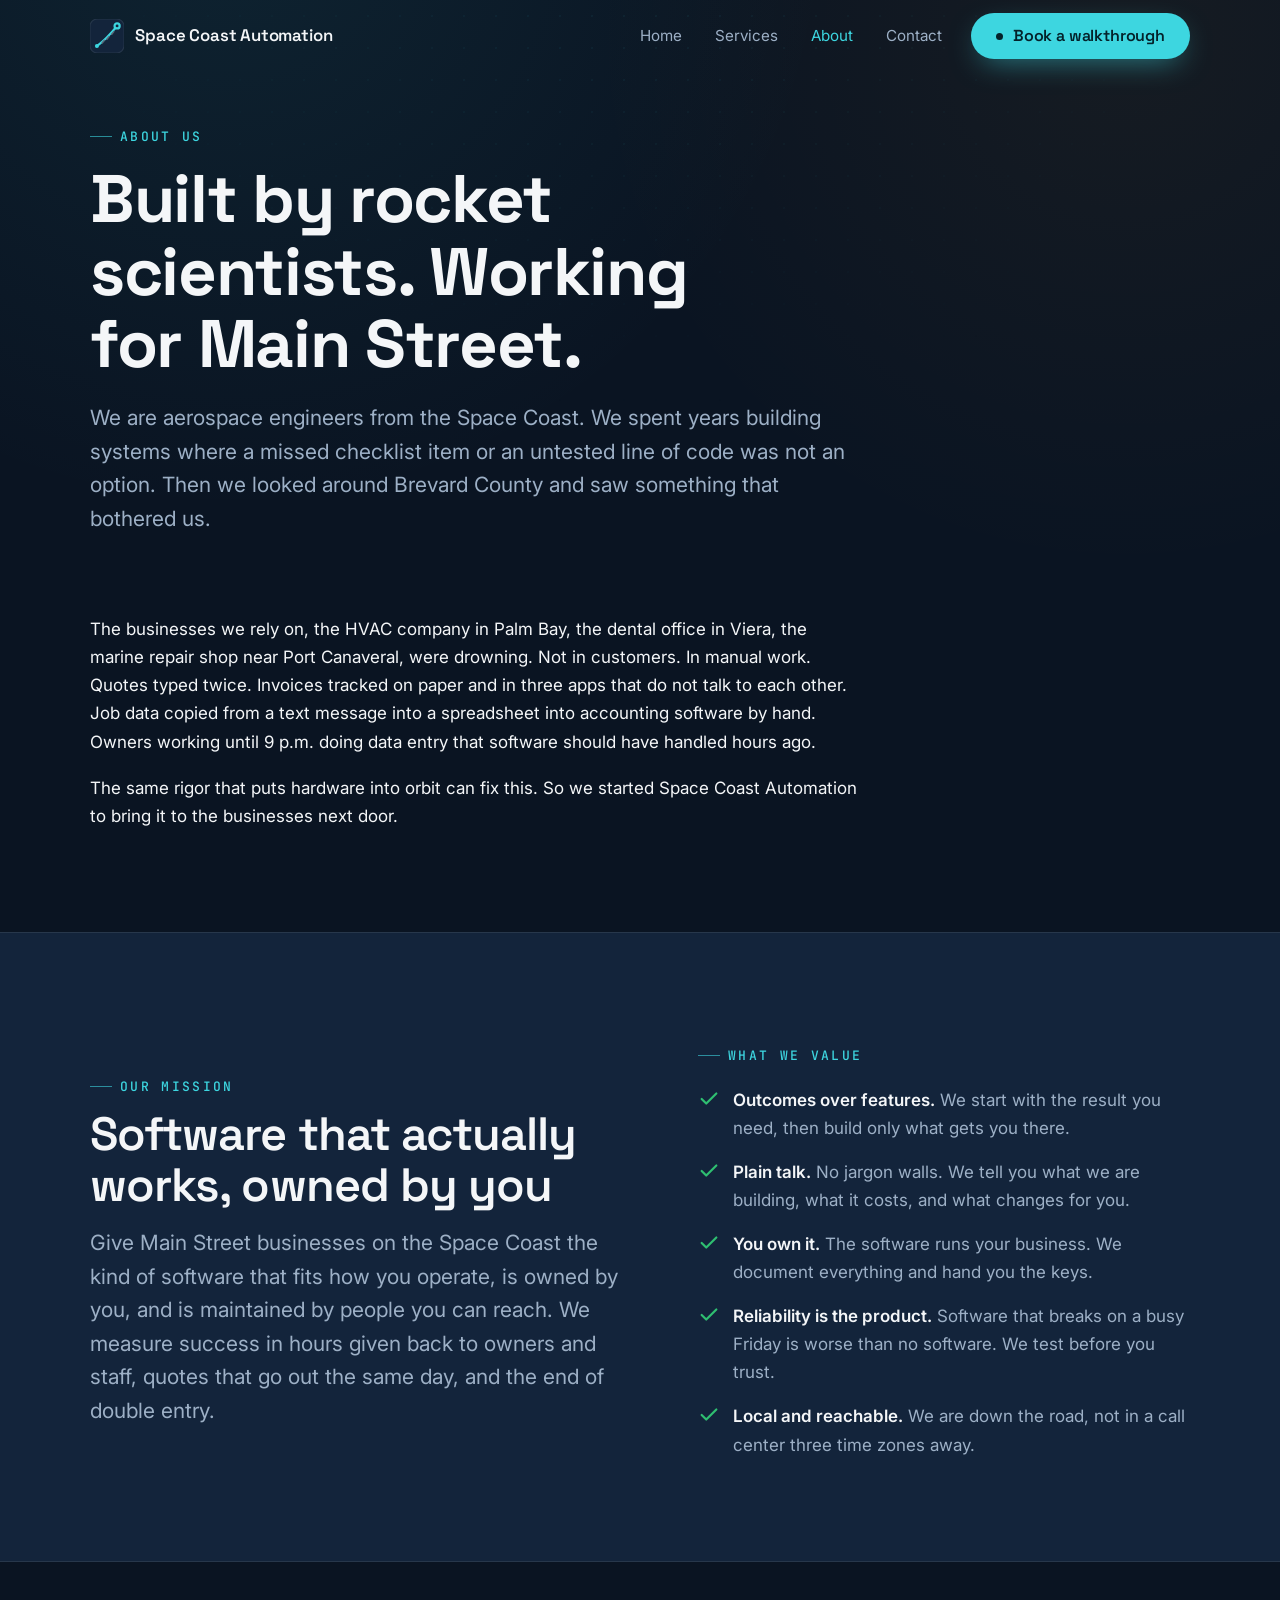
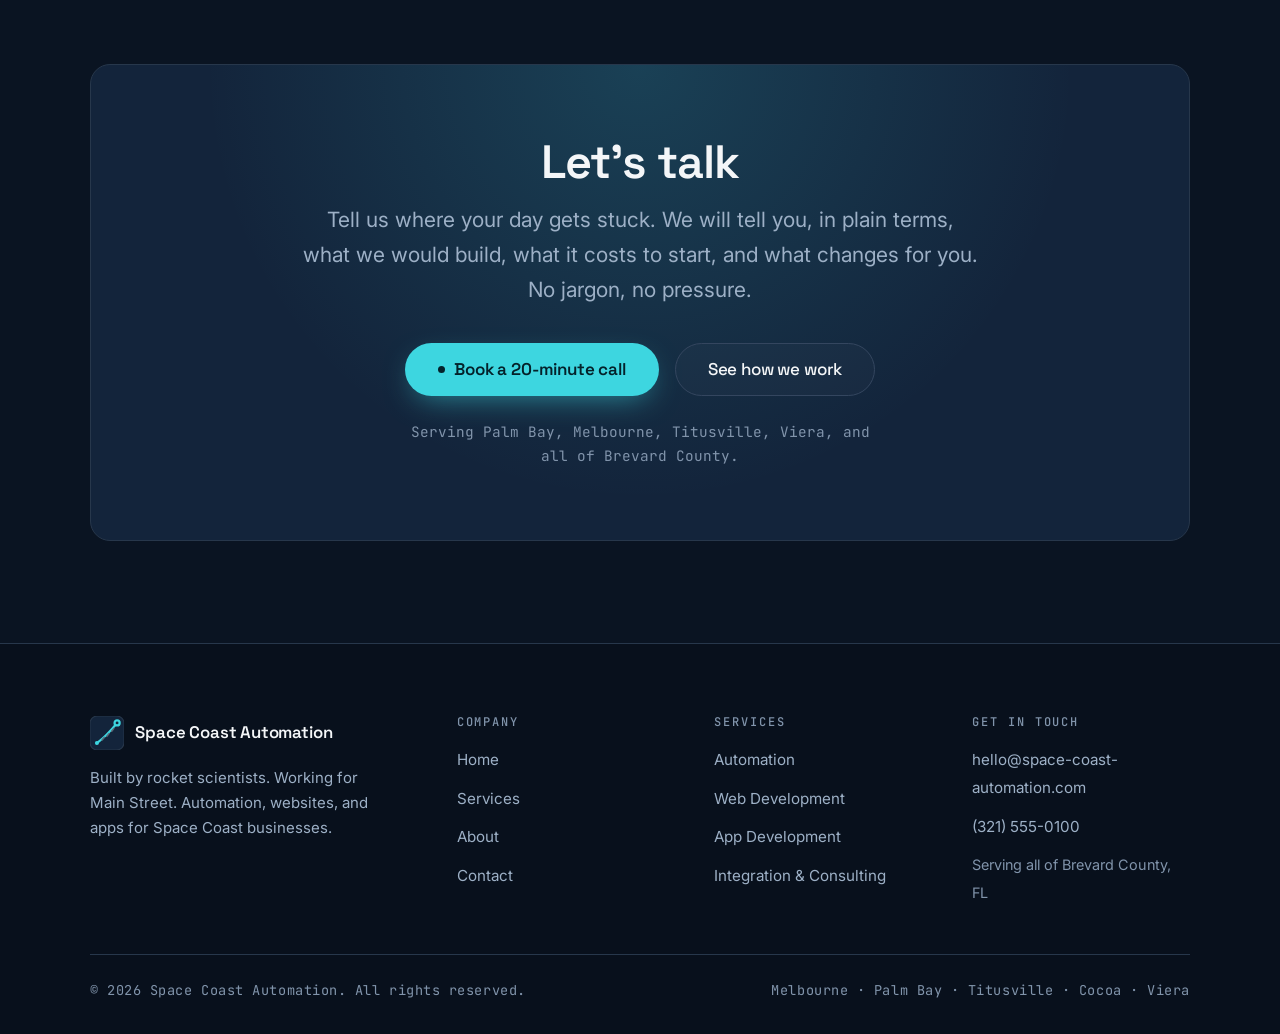
==== commit edb147a9: "Remove team and aerospace-difference sections from About Delete the placeholder "The team" section a" ====
--- a/about/index.html
+++ b/about/index.html
@@ -115,87 +115,6 @@
       </div>
     </section>
 
-    <!-- How aerospace -->
-    <section class="section">
-      <div class="container">
-        <div class="section__head section__head--center">
-          <span class="eyebrow eyebrow--center">The aerospace difference</span>
-          <h2 class="section__title">How aerospace makes the software better</h2>
-          <p class="section__lead">Building flight hardware teaches habits that most software shops skip. We brought those habits with us.</p>
-        </div>
-        <div class="grid grid--2">
-          <div class="feature reveal">
-            <span class="feature__icon" aria-hidden="true"><svg viewBox="0 0 24 24" fill="none" stroke="currentColor" stroke-width="1.8" stroke-linecap="round" stroke-linejoin="round"><circle cx="6" cy="6" r="3" /><circle cx="18" cy="18" r="3" /><circle cx="18" cy="6" r="3" /><circle cx="6" cy="18" r="3" /><path d="M9 6h6M6 9v6M18 9v6M9 18h6" /></svg></span>
-            <div>
-              <p class="feature__title">Systems thinking</p>
-              <p class="feature__text">We map how your whole operation connects before writing a line of code. A quote is the first step in a chain that ends with cash in your account. We build the chain, not the form.</p>
-            </div>
-          </div>
-          <div class="feature reveal" data-delay="1">
-            <span class="feature__icon" aria-hidden="true"><svg viewBox="0 0 24 24" fill="none" stroke="currentColor" stroke-width="1.8" stroke-linecap="round" stroke-linejoin="round"><path d="M9 11l3 3L22 4" /><path d="M21 12v7a2 2 0 0 1-2 2H5a2 2 0 0 1-2-2V5a2 2 0 0 1 2-2h11" /></svg></span>
-            <div>
-              <p class="feature__title">Rigor</p>
-              <p class="feature__text">Requirements get written down and checked against reality. We confirm what the software must do before we decide how to do it.</p>
-            </div>
-          </div>
-          <div class="feature reveal" data-delay="2">
-            <span class="feature__icon" aria-hidden="true"><svg viewBox="0 0 24 24" fill="none" stroke="currentColor" stroke-width="1.8" stroke-linecap="round" stroke-linejoin="round"><path d="M12 22s8-4 8-10V5l-8-3-8 3v7c0 6 8 10 8 10Z" /></svg></span>
-            <div>
-              <p class="feature__title">Reliability</p>
-              <p class="feature__text">We design for the bad day: the lost connection, the wrong input, the rush. Systems that hold up under load are the only kind we ship.</p>
-            </div>
-          </div>
-          <div class="feature reveal" data-delay="1">
-            <span class="feature__icon" aria-hidden="true"><svg viewBox="0 0 24 24" fill="none" stroke="currentColor" stroke-width="1.8" stroke-linecap="round" stroke-linejoin="round"><path d="m7.5 4.27 9 5.15" /><path d="M21 8a2 2 0 0 0-1-1.73l-7-4a2 2 0 0 0-2 0l-7 4A2 2 0 0 0 3 8v8a2 2 0 0 0 1 1.73l7 4a2 2 0 0 0 2 0l7-4A2 2 0 0 0 21 16Z" /><path d="m3.3 7 8.7 5 8.7-5M12 22V12" /></svg></span>
-            <div>
-              <p class="feature__title">Testing</p>
-              <p class="feature__text">Nothing reaches your business untested. We catch the failure in the shop, not on your busiest day.</p>
-            </div>
-          </div>
-          <div class="feature reveal" data-delay="2">
-            <span class="feature__icon" aria-hidden="true"><svg viewBox="0 0 24 24" fill="none" stroke="currentColor" stroke-width="1.8" stroke-linecap="round" stroke-linejoin="round"><path d="M14 2H6a2 2 0 0 0-2 2v16a2 2 0 0 0 2 2h12a2 2 0 0 0 2-2V8Z" /><path d="M14 2v6h6M16 13H8M16 17H8M10 9H8" /></svg></span>
-            <div>
-              <p class="feature__title">Documentation</p>
-              <p class="feature__text">Every system comes with clear records of how it works and how to maintain it. A year from now, the answer is written down, not stuck in one person's head.</p>
-            </div>
-          </div>
-        </div>
-      </div>
-    </section>
-
-    <!-- Team -->
-    <section class="section section--panel">
-      <div class="container">
-        <div class="section__head section__head--center">
-          <span class="eyebrow eyebrow--center">Who we are</span>
-          <h2 class="section__title">The team</h2>
-          <div style="margin-top:1.25rem">
-            <span class="placeholder-note"><svg viewBox="0 0 24 24" fill="none" stroke="currentColor" stroke-width="2" stroke-linecap="round" stroke-linejoin="round" aria-hidden="true"><path d="M12 9v4M12 17h.01M10.3 3.9 1.8 18a2 2 0 0 0 1.7 3h17a2 2 0 0 0 1.7-3L13.7 3.9a2 2 0 0 0-3.4 0Z" /></svg>Placeholder profiles &middot; replace with real names, photos, and bios before launch</span>
-          </div>
-        </div>
-        <div class="team">
-          <div class="member reveal">
-            <div class="member__avatar" aria-hidden="true">01</div>
-            <h3 class="member__name">[ Add name ]</h3>
-            <p class="member__role">Co-founder &amp; Lead Engineer</p>
-            <p class="member__bio">Former propulsion systems engineer. Builds the backbone that keeps your operations running without surprises.</p>
-          </div>
-          <div class="member reveal" data-delay="1">
-            <div class="member__avatar" aria-hidden="true">02</div>
-            <h3 class="member__name">[ Add name ]</h3>
-            <p class="member__role">Co-founder &amp; Head of Delivery</p>
-            <p class="member__bio">Spent a decade on launch integration. Turns messy real-world workflows into software you will actually use.</p>
-          </div>
-          <div class="member reveal" data-delay="2">
-            <div class="member__avatar" aria-hidden="true">03</div>
-            <h3 class="member__name">[ Add name ]</h3>
-            <p class="member__role">Software Engineer</p>
-            <p class="member__bio">Avionics software background. Writes the tested, documented code that runs quietly in the background so you do not have to think about it.</p>
-          </div>
-        </div>
-      </div>
-    </section>
-
     <section class="section">
       <div class="container">
         <div class="cta-band reveal">
--- a/assets/css/styles.css
+++ b/assets/css/styles.css
@@ -1563,54 +1563,6 @@
   color: var(--systems-green);
 }
 
-/* Team */
-.team {
-  display: grid;
-  grid-template-columns: repeat(3, minmax(0, 1fr));
-  gap: 1.25rem;
-}
-
-.member {
-  padding: 1.5rem;
-  background: var(--bg-elevated);
-  border: 1px solid var(--border);
-  border-radius: var(--radius);
-  text-align: center;
-}
-
-.member__avatar {
-  width: 76px;
-  height: 76px;
-  margin: 0 auto 1rem;
-  display: grid;
-  place-items: center;
-  border-radius: 50%;
-  background: rgba(61, 214, 224, 0.08);
-  border: 1px solid var(--border);
-  color: var(--accent);
-  font-family: var(--font-display);
-  font-weight: 600;
-  font-size: 1.5rem;
-}
-
-.member__name {
-  font-size: 1.1rem;
-  margin-bottom: 0.2rem;
-}
-
-.member__role {
-  font-family: var(--font-mono);
-  font-size: 0.78rem;
-  letter-spacing: 0.06em;
-  color: var(--accent);
-  margin-bottom: 0.75rem;
-}
-
-.member__bio {
-  color: var(--text-muted);
-  font-size: 0.9rem;
-}
-
 /* Anchor nav for services */
 .anchor-nav {
   display: flex;
@@ -1774,12 +1726,6 @@
 
   .quotes {
     grid-template-columns: 1fr;
-  }
-
-  .team {
-    grid-template-columns: 1fr;
-    max-width: 420px;
-    margin-inline: auto;
   }
 
   .contact-grid {
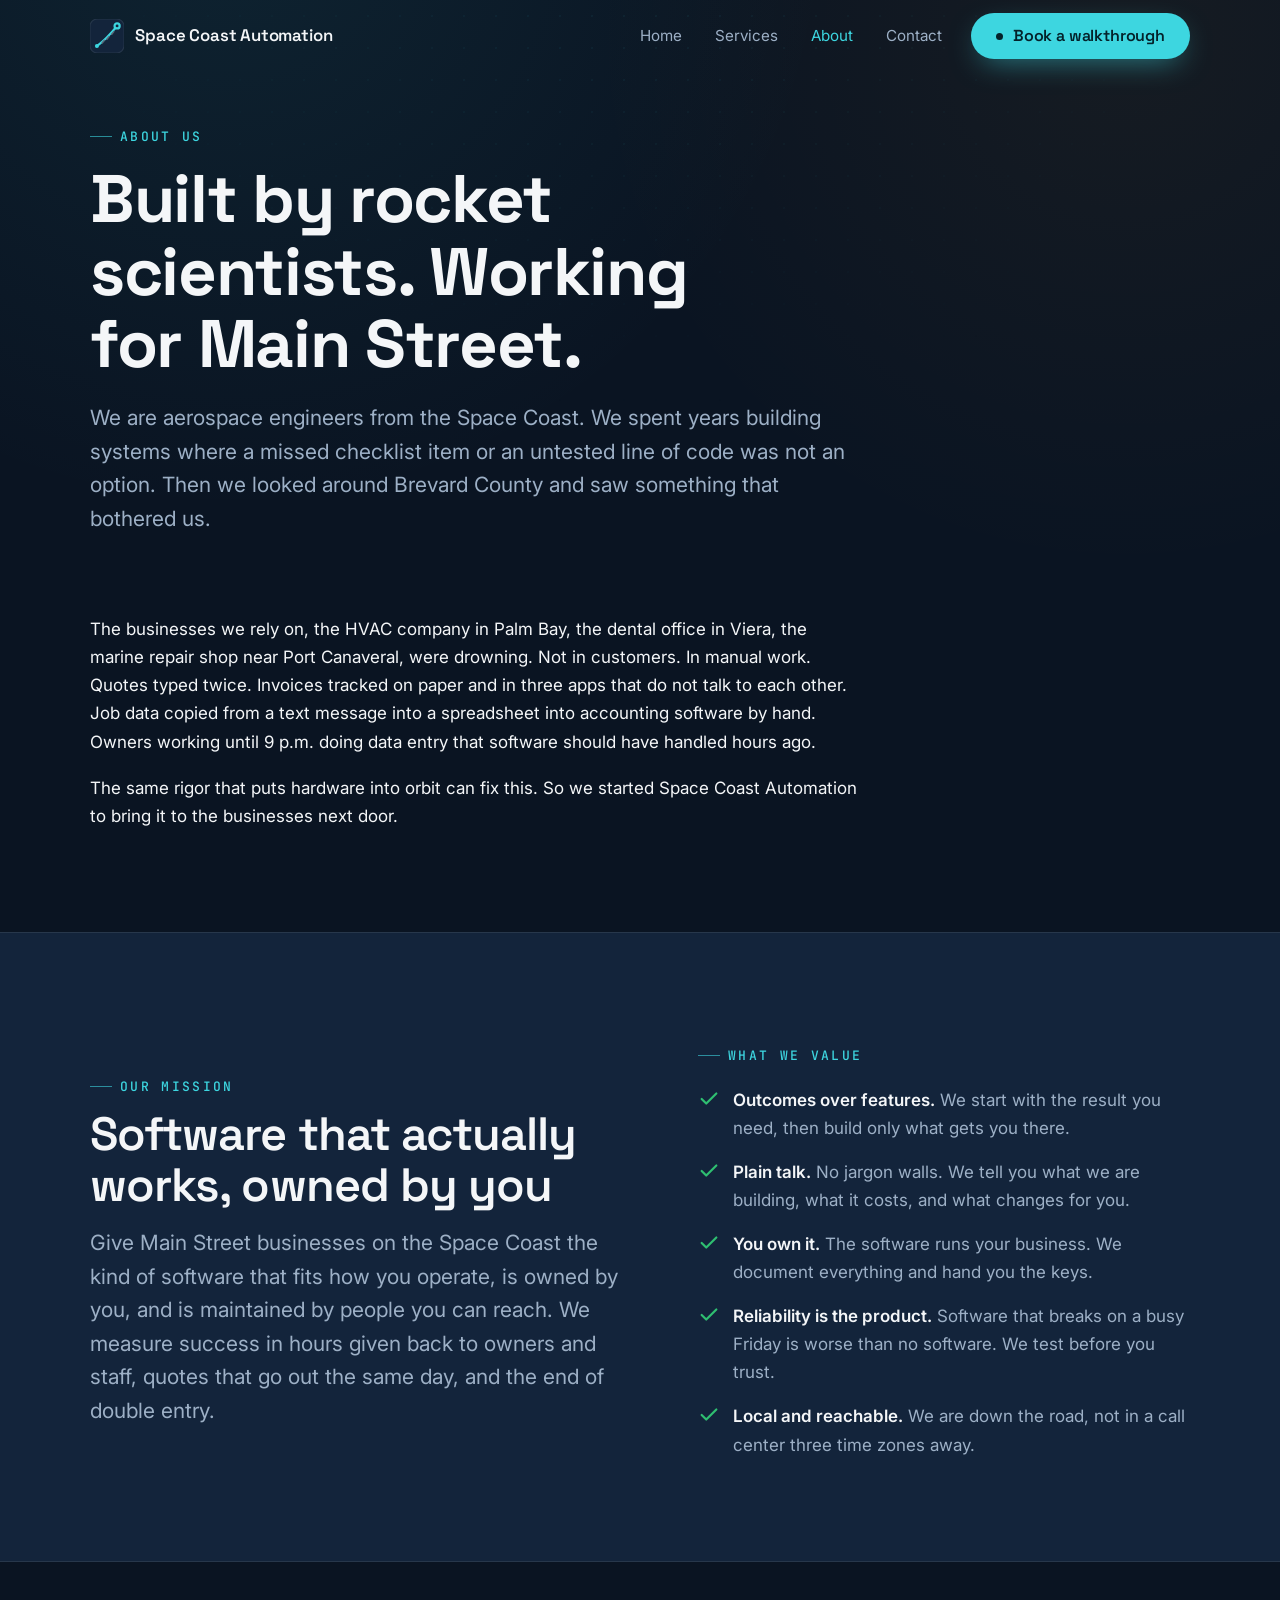
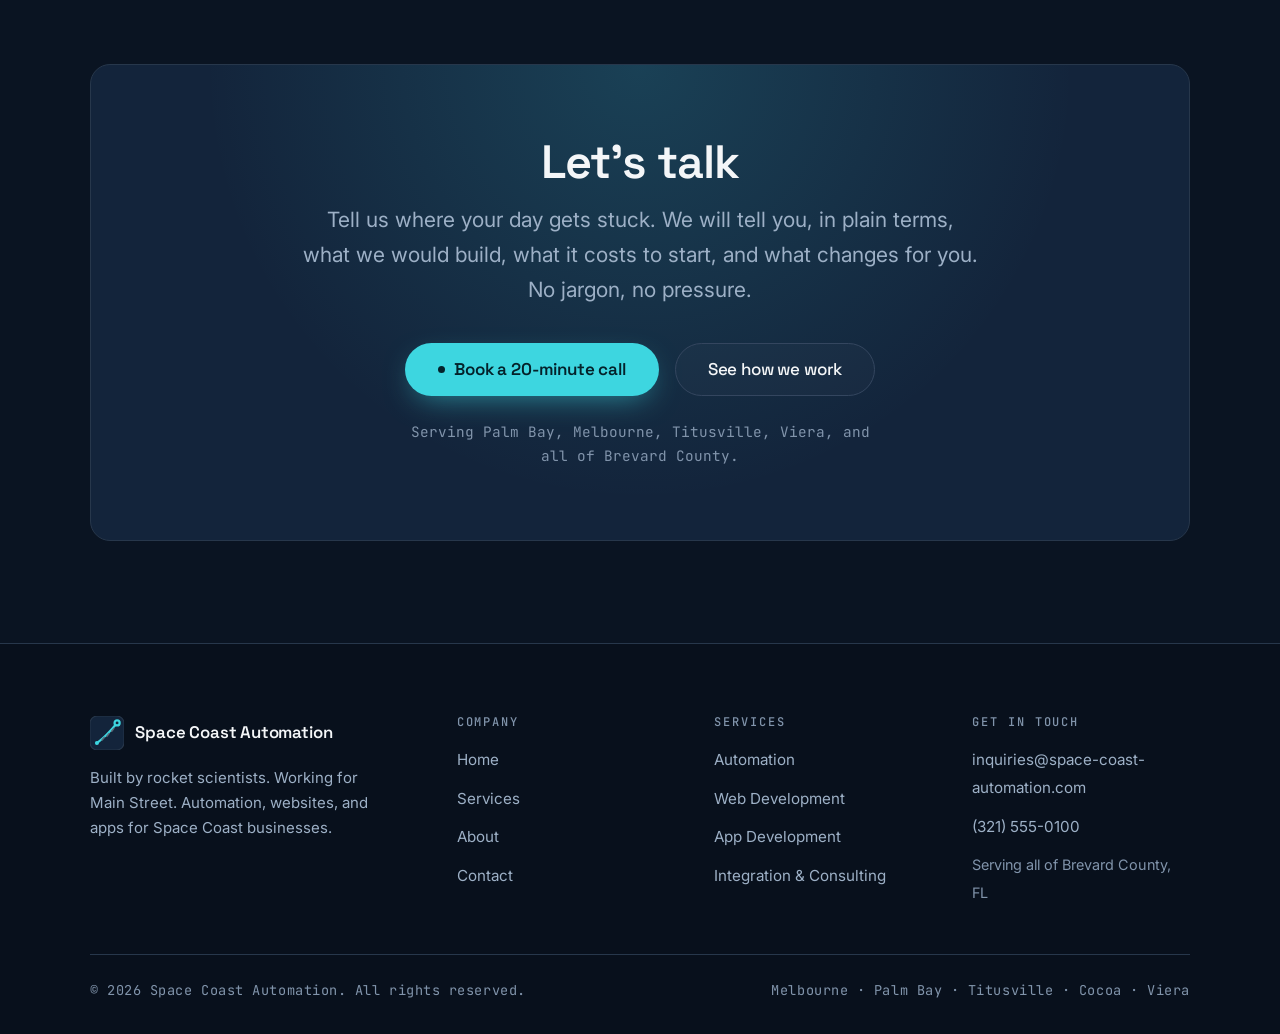
==== commit 406a7041: "Change contact email to inquiries@space-coast-automation.com Co-Authored-By: Claude Opus 4.8 <norepl" ====
--- a/about/index.html
+++ b/about/index.html
@@ -170,7 +170,7 @@
         <div class="footer__col">
           <h4>Get in touch</h4>
           <ul>
-            <li><a href="mailto:hello@space-coast-automation.com">hello@space-coast-automation.com</a></li>
+            <li><a href="mailto:inquiries@space-coast-automation.com">inquiries@space-coast-automation.com</a></li>
             <li><a href="tel:+13215550100">(321) 555-0100</a></li>
             <li><span style="color:var(--text-dim);font-size:0.9rem">Serving all of Brevard County, FL</span></li>
           </ul>
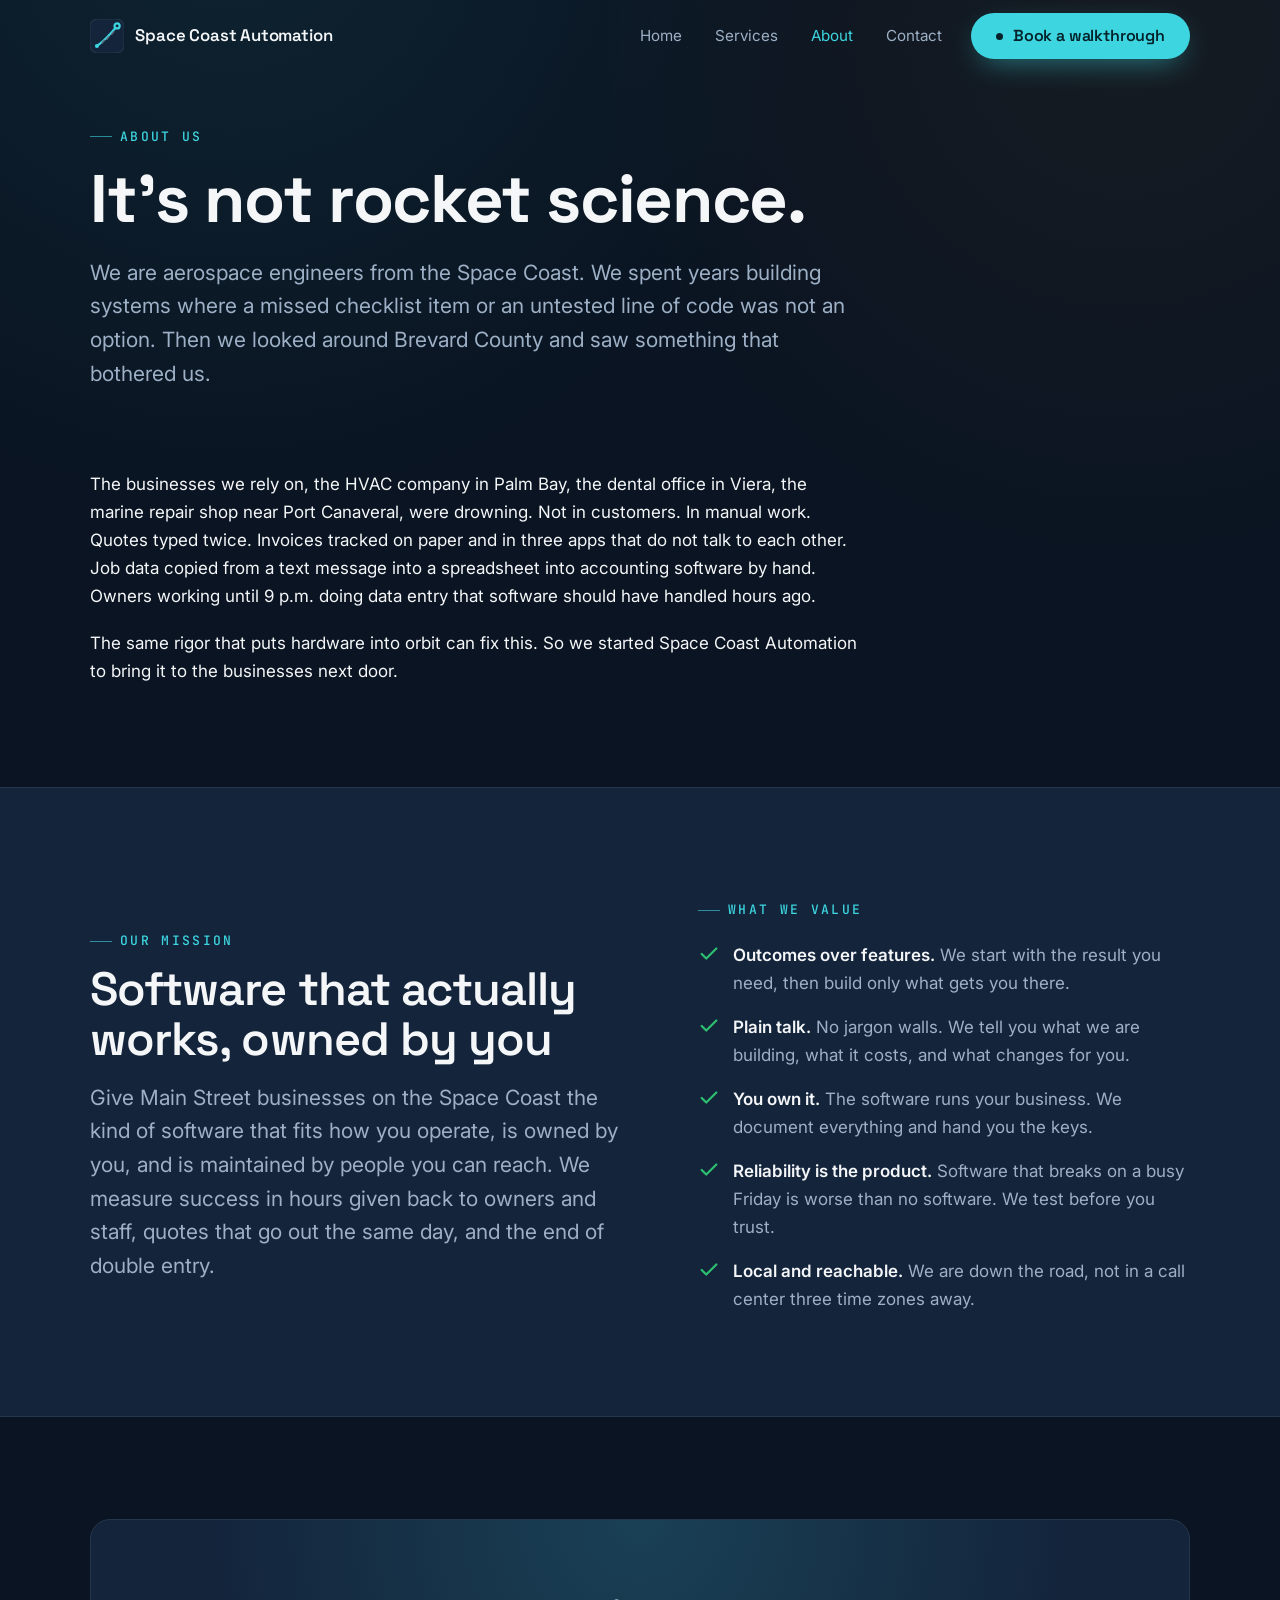
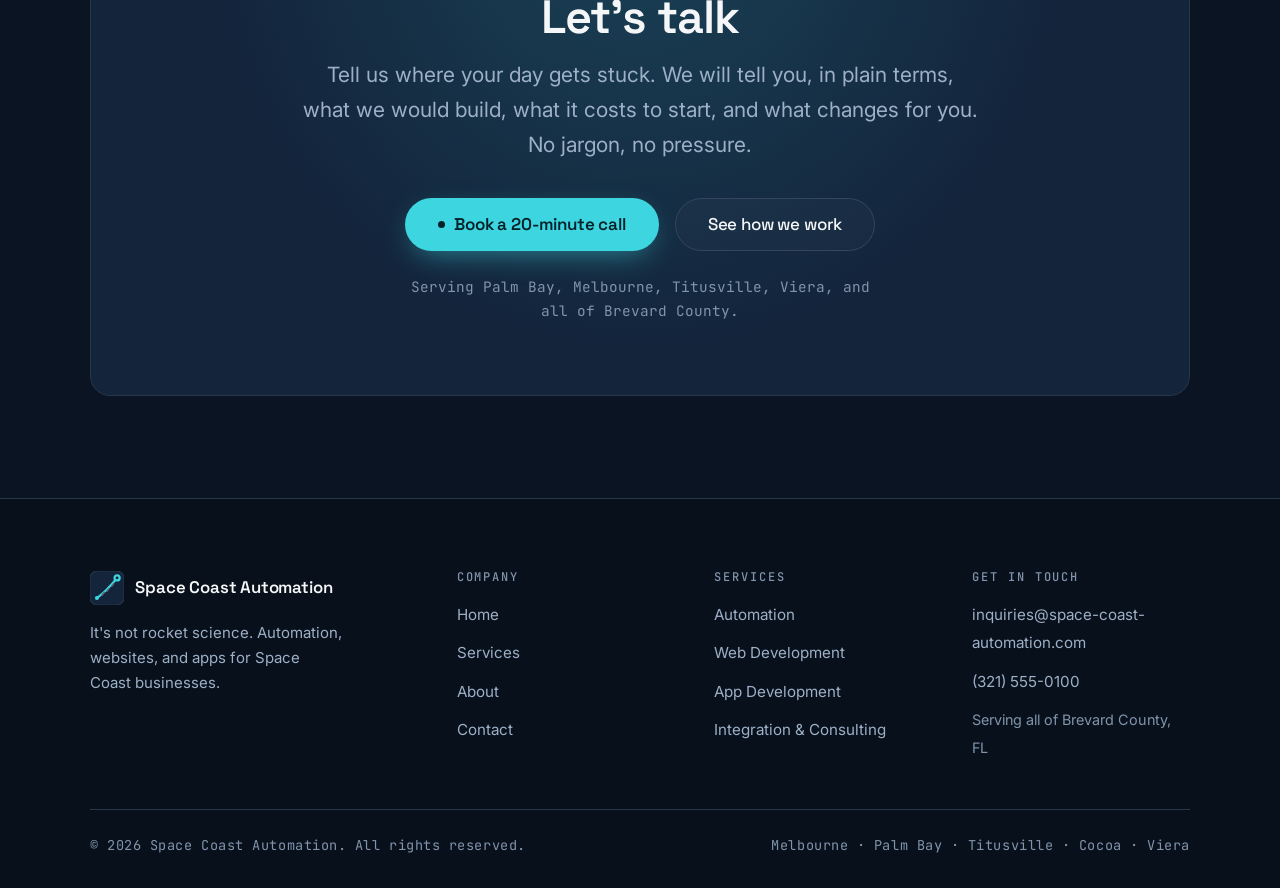
==== commit 20a86c0a: "Replace rocket-scientists tagline with "It's not rocket science." Updates hero headlines, footers, c" ====
--- a/about/index.html
+++ b/about/index.html
@@ -4,13 +4,13 @@
   <meta charset="UTF-8" />
   <meta name="viewport" content="width=device-width, initial-scale=1.0" />
   <title>About Us | Space Coast Automation, Brevard County</title>
-  <meta name="description" content="Built by rocket scientists, working for Main Street. Meet the Space Coast automation and web development team serving small businesses across Brevard County FL." />
+  <meta name="description" content="It's not rocket science. Meet the Space Coast automation and web development team serving small businesses across Brevard County FL." />
   <link rel="canonical" href="https://space-coast-automation.com/about/" />
   <meta name="theme-color" content="#0a1422" />
 
   <meta property="og:type" content="website" />
   <meta property="og:site_name" content="Space Coast Automation" />
-  <meta property="og:title" content="About Space Coast Automation | Rocket Scientists for Main Street" />
+  <meta property="og:title" content="About Space Coast Automation | It's not rocket science" />
   <meta property="og:description" content="Learn how our Brevard County team brings aerospace-grade engineering to automation, web design, and app development for Space Coast small businesses." />
   <meta property="og:url" content="https://space-coast-automation.com/about/" />
   <meta property="og:image" content="https://space-coast-automation.com/assets/img/og-default.png" />
@@ -78,7 +78,7 @@
       <div class="page-hero__bg" aria-hidden="true"></div>
       <div class="container">
         <span class="eyebrow">About us</span>
-        <h1>Built by rocket scientists. Working for Main Street.</h1>
+        <h1>It's not rocket science.</h1>
         <p class="lead">We are aerospace engineers from the Space Coast. We spent years building systems where a missed checklist item or an untested line of code was not an option. Then we looked around Brevard County and saw something that bothered us.</p>
       </div>
     </section>
@@ -147,7 +147,7 @@
             </svg>
             <span>Space Coast Automation</span>
           </a>
-          <p class="footer__tagline">Built by rocket scientists. Working for Main Street. Automation, websites, and apps for Space Coast businesses.</p>
+          <p class="footer__tagline">It's not rocket science. Automation, websites, and apps for Space Coast businesses.</p>
         </div>
         <div class="footer__col">
           <h4>Company</h4>
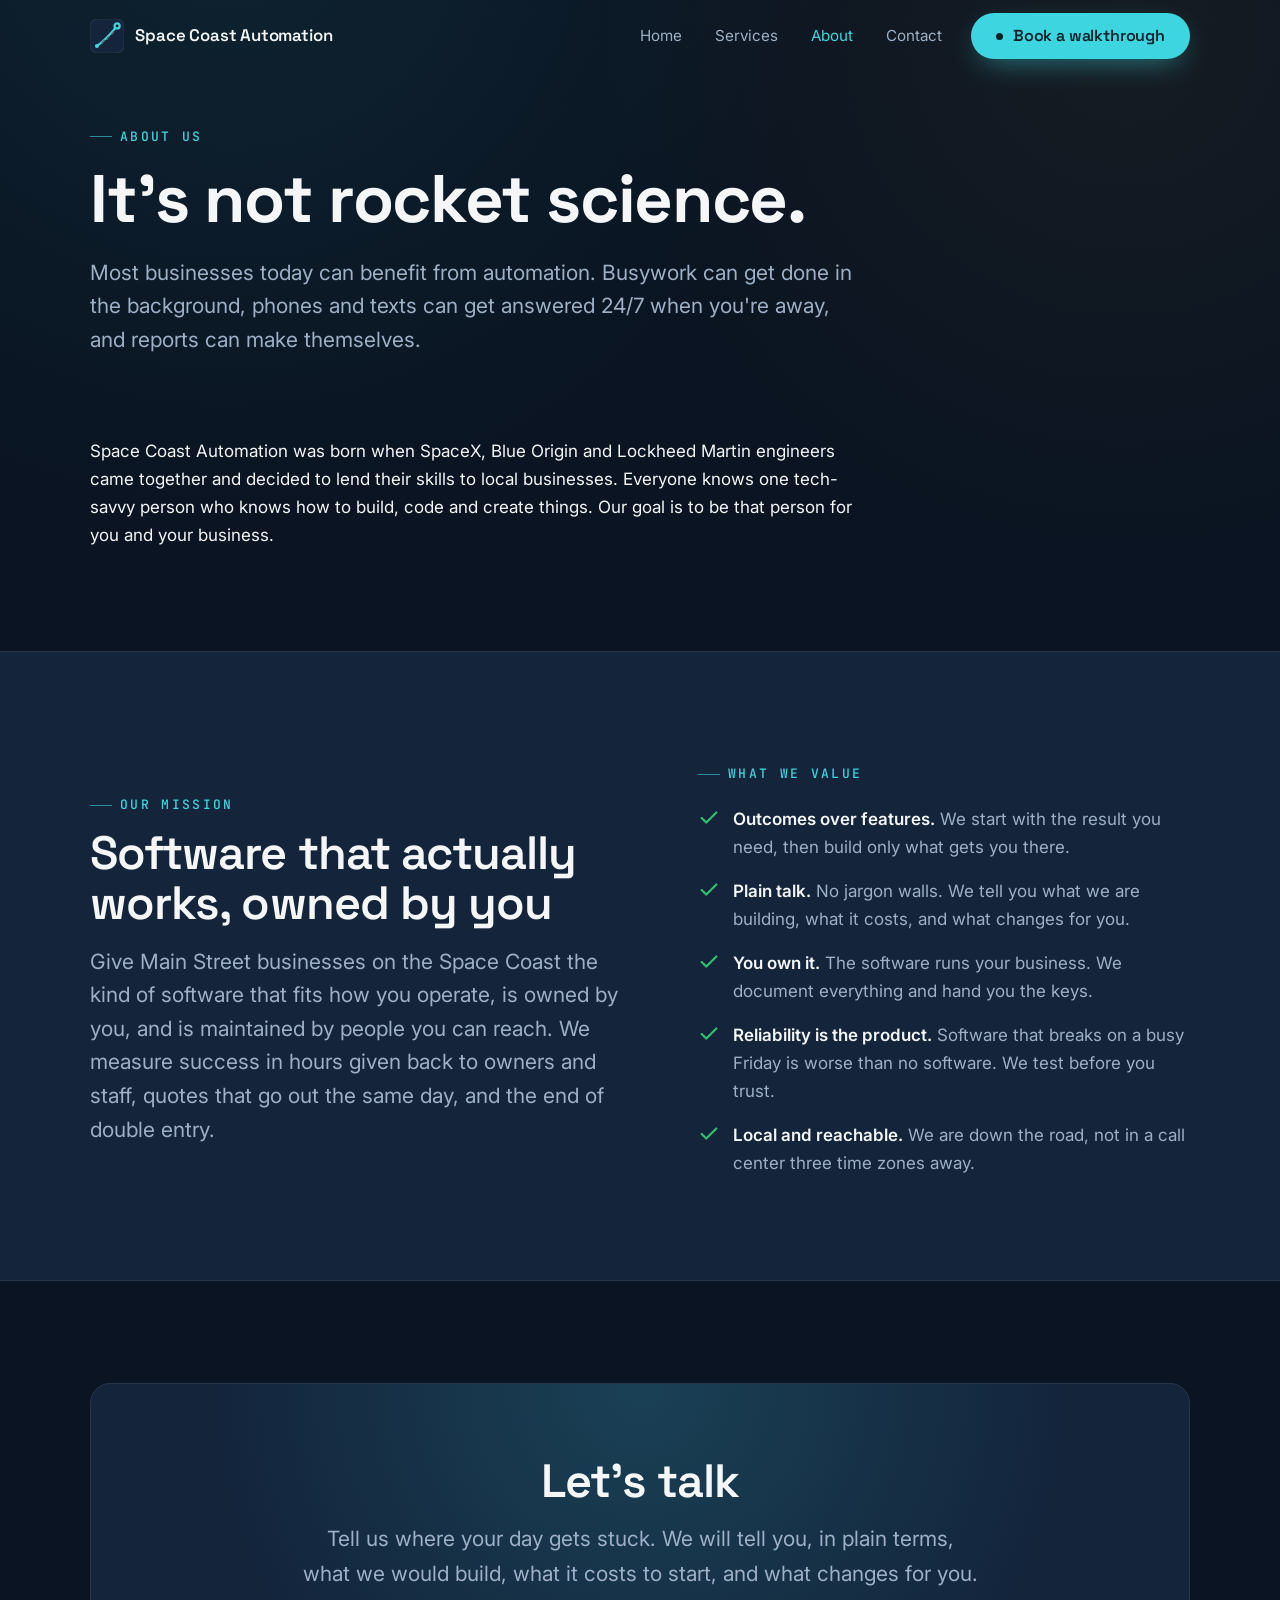
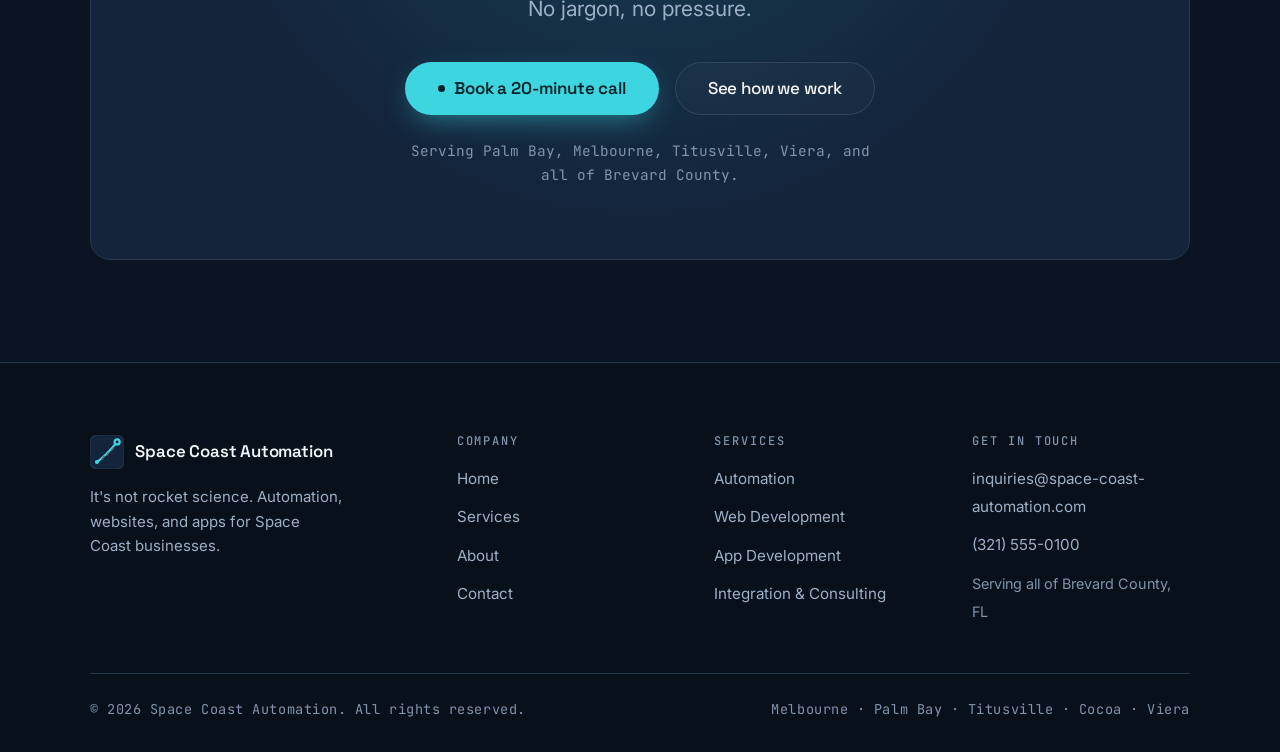
==== commit 7a99890b: "Update index.html" ====
--- a/about/index.html
+++ b/about/index.html
@@ -79,15 +79,14 @@
       <div class="container">
         <span class="eyebrow">About us</span>
         <h1>It's not rocket science.</h1>
-        <p class="lead">We are aerospace engineers from the Space Coast. We spent years building systems where a missed checklist item or an untested line of code was not an option. Then we looked around Brevard County and saw something that bothered us.</p>
+        <p class="lead">Most businesses today can benefit from automation. Busywork can get done in the background, phones and texts can get answered 24/7 when you're away, and reports can make themselves.</p>
       </div>
     </section>
 
     <section class="section" style="padding-top:1rem">
       <div class="container">
         <div class="prose">
-          <p>The businesses we rely on, the HVAC company in Palm Bay, the dental office in Viera, the marine repair shop near Port Canaveral, were drowning. Not in customers. In manual work. Quotes typed twice. Invoices tracked on paper and in three apps that do not talk to each other. Job data copied from a text message into a spreadsheet into accounting software by hand. Owners working until 9 p.m. doing data entry that software should have handled hours ago.</p>
-          <p>The same rigor that puts hardware into orbit can fix this. So we started Space Coast Automation to bring it to the businesses next door.</p>
+          <p>Space Coast Automation was born when SpaceX, Blue Origin and Lockheed Martin engineers came together and decided to lend their skills to local businesses. Everyone knows one tech-savvy person who knows how to build, code and create things. Our goal is to be that person for you and your business. </p>
         </div>
       </div>
     </section>
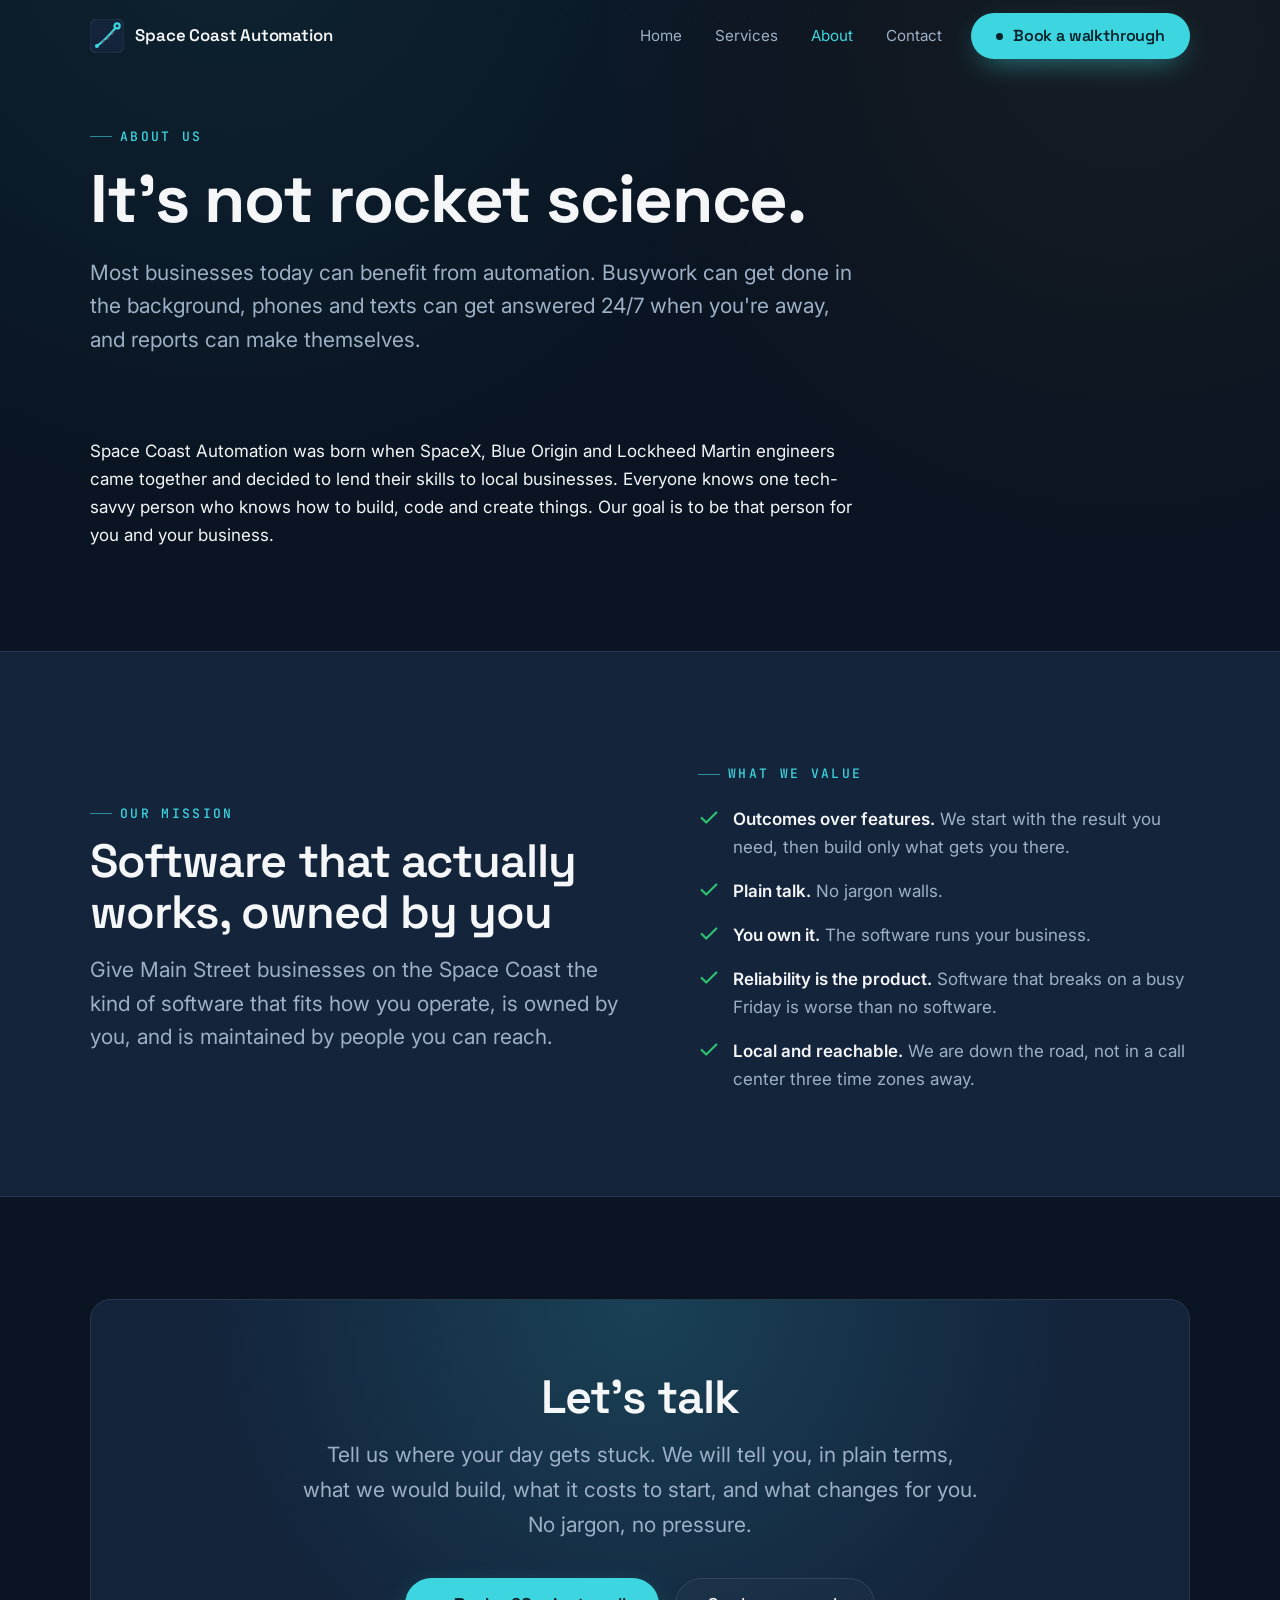
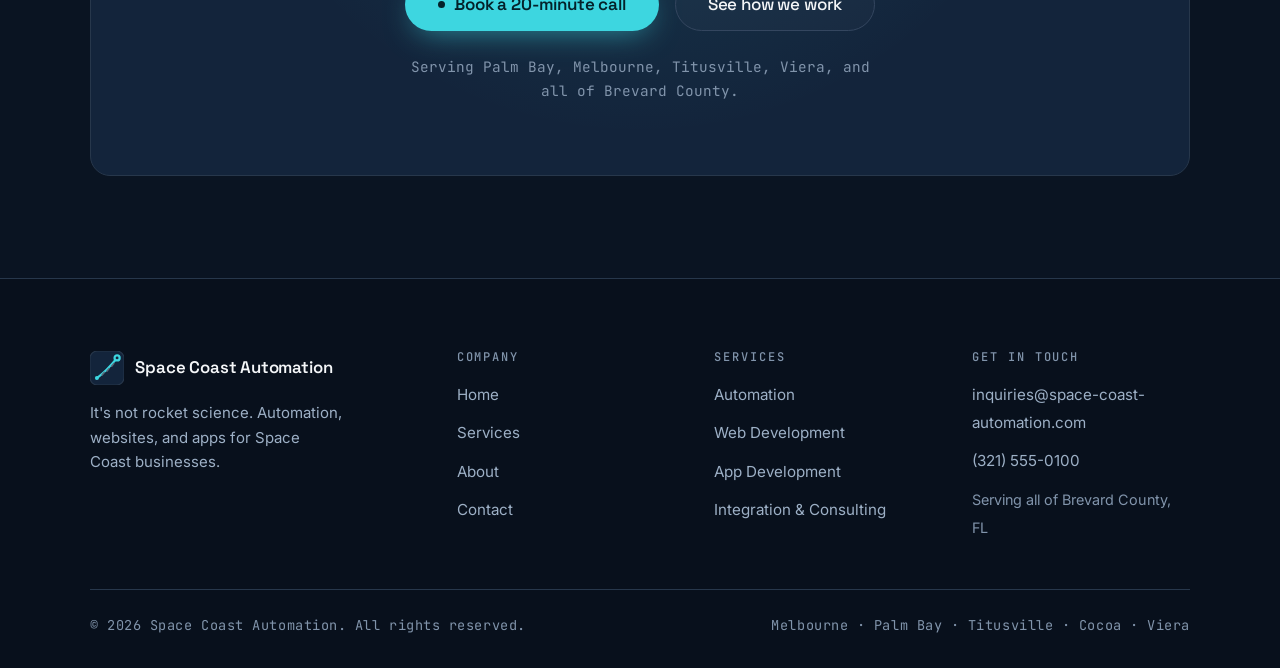
==== commit a20d9702: "Trim trailing second sentence from two-sentence bullets; refresh README Tighten value/feature/proces" ====
--- a/about/index.html
+++ b/about/index.html
@@ -98,15 +98,15 @@
           <div>
             <span class="eyebrow">Our mission</span>
             <h2 class="section__title" style="margin-top:0.75rem">Software that actually works, owned by you</h2>
-            <p class="lead" style="margin-top:1rem">Give Main Street businesses on the Space Coast the kind of software that fits how you operate, is owned by you, and is maintained by people you can reach. We measure success in hours given back to owners and staff, quotes that go out the same day, and the end of double entry.</p>
+            <p class="lead" style="margin-top:1rem">Give Main Street businesses on the Space Coast the kind of software that fits how you operate, is owned by you, and is maintained by people you can reach.</p>
           </div>
           <div>
             <span class="eyebrow">What we value</span>
             <ul class="checklist" style="margin-top:1.25rem">
               <li><svg viewBox="0 0 24 24" fill="none" stroke="currentColor" stroke-width="2.4" stroke-linecap="round" stroke-linejoin="round" aria-hidden="true"><path d="M20 6 9 17l-5-5" /></svg><span><strong>Outcomes over features.</strong> We start with the result you need, then build only what gets you there.</span></li>
-              <li><svg viewBox="0 0 24 24" fill="none" stroke="currentColor" stroke-width="2.4" stroke-linecap="round" stroke-linejoin="round" aria-hidden="true"><path d="M20 6 9 17l-5-5" /></svg><span><strong>Plain talk.</strong> No jargon walls. We tell you what we are building, what it costs, and what changes for you.</span></li>
-              <li><svg viewBox="0 0 24 24" fill="none" stroke="currentColor" stroke-width="2.4" stroke-linecap="round" stroke-linejoin="round" aria-hidden="true"><path d="M20 6 9 17l-5-5" /></svg><span><strong>You own it.</strong> The software runs your business. We document everything and hand you the keys.</span></li>
-              <li><svg viewBox="0 0 24 24" fill="none" stroke="currentColor" stroke-width="2.4" stroke-linecap="round" stroke-linejoin="round" aria-hidden="true"><path d="M20 6 9 17l-5-5" /></svg><span><strong>Reliability is the product.</strong> Software that breaks on a busy Friday is worse than no software. We test before you trust.</span></li>
+              <li><svg viewBox="0 0 24 24" fill="none" stroke="currentColor" stroke-width="2.4" stroke-linecap="round" stroke-linejoin="round" aria-hidden="true"><path d="M20 6 9 17l-5-5" /></svg><span><strong>Plain talk.</strong> No jargon walls.</span></li>
+              <li><svg viewBox="0 0 24 24" fill="none" stroke="currentColor" stroke-width="2.4" stroke-linecap="round" stroke-linejoin="round" aria-hidden="true"><path d="M20 6 9 17l-5-5" /></svg><span><strong>You own it.</strong> The software runs your business.</span></li>
+              <li><svg viewBox="0 0 24 24" fill="none" stroke="currentColor" stroke-width="2.4" stroke-linecap="round" stroke-linejoin="round" aria-hidden="true"><path d="M20 6 9 17l-5-5" /></svg><span><strong>Reliability is the product.</strong> Software that breaks on a busy Friday is worse than no software.</span></li>
               <li><svg viewBox="0 0 24 24" fill="none" stroke="currentColor" stroke-width="2.4" stroke-linecap="round" stroke-linejoin="round" aria-hidden="true"><path d="M20 6 9 17l-5-5" /></svg><span><strong>Local and reachable.</strong> We are down the road, not in a call center three time zones away.</span></li>
             </ul>
           </div>
